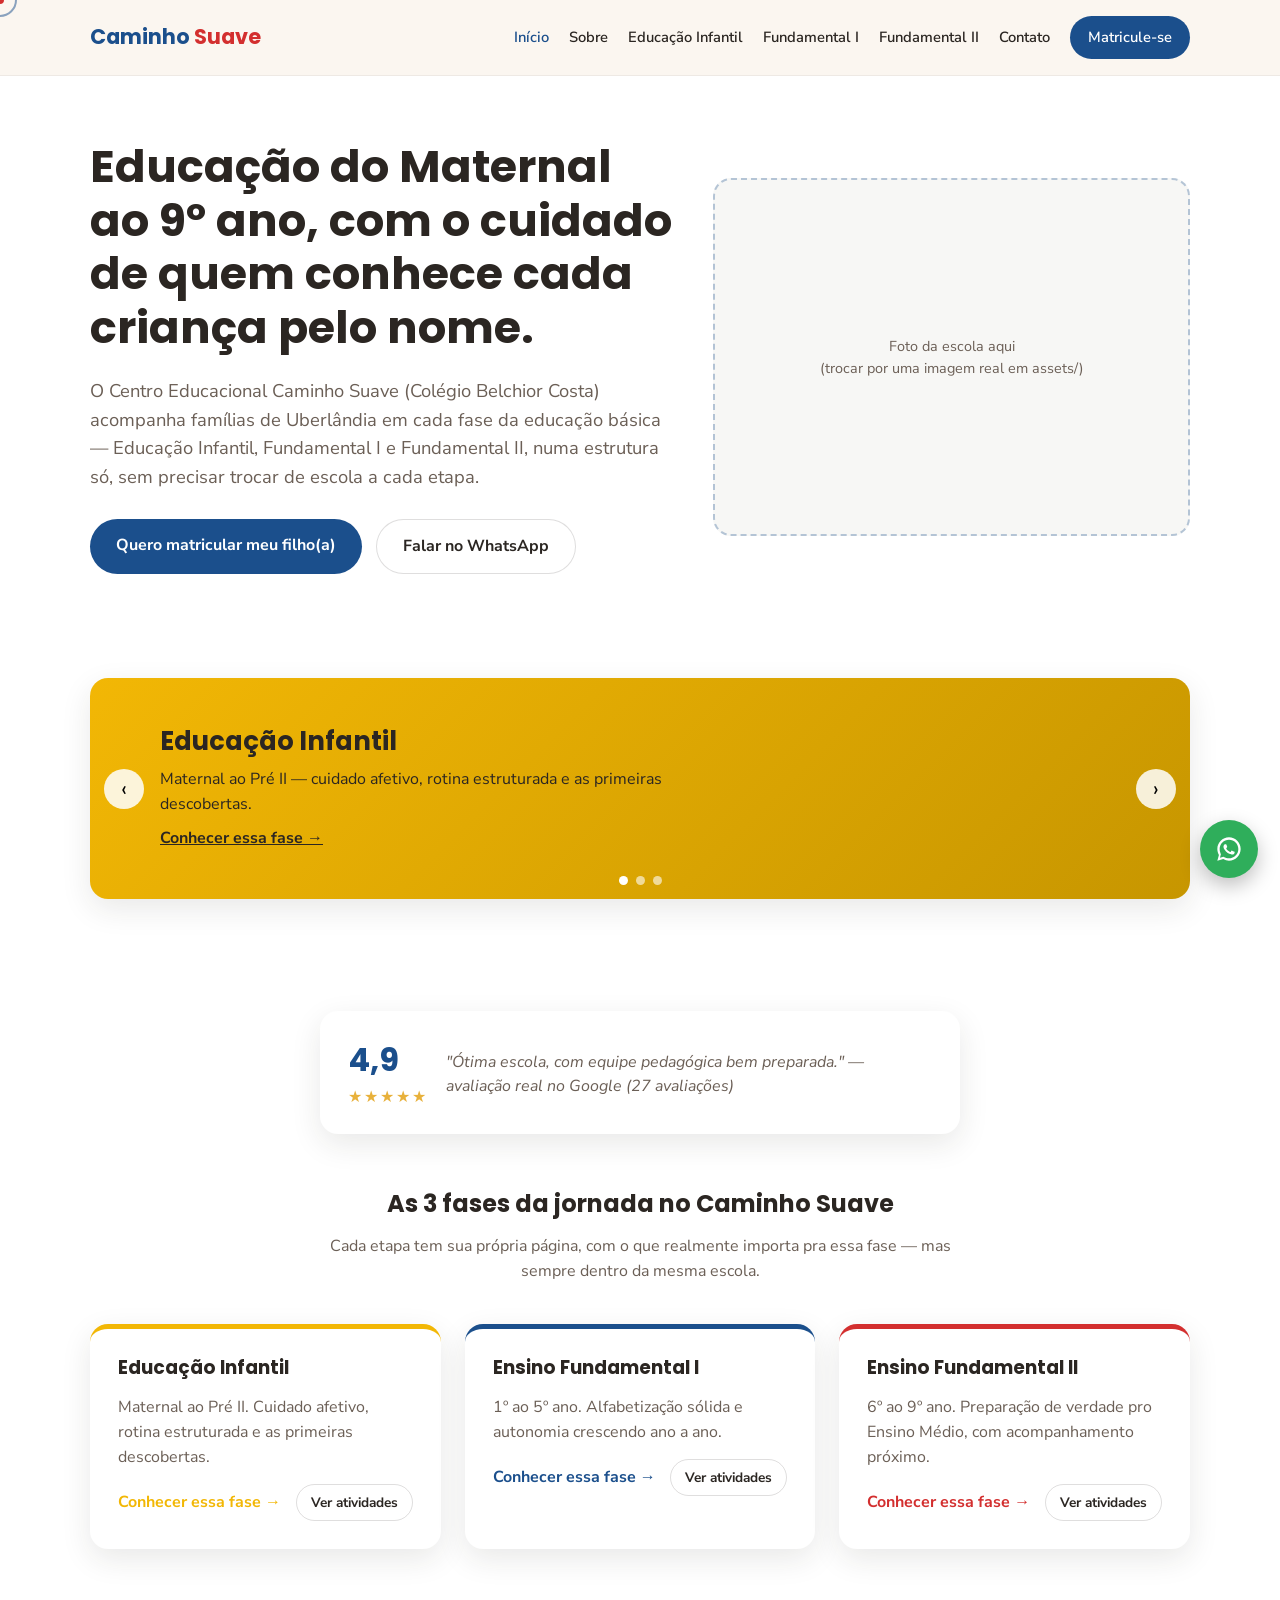
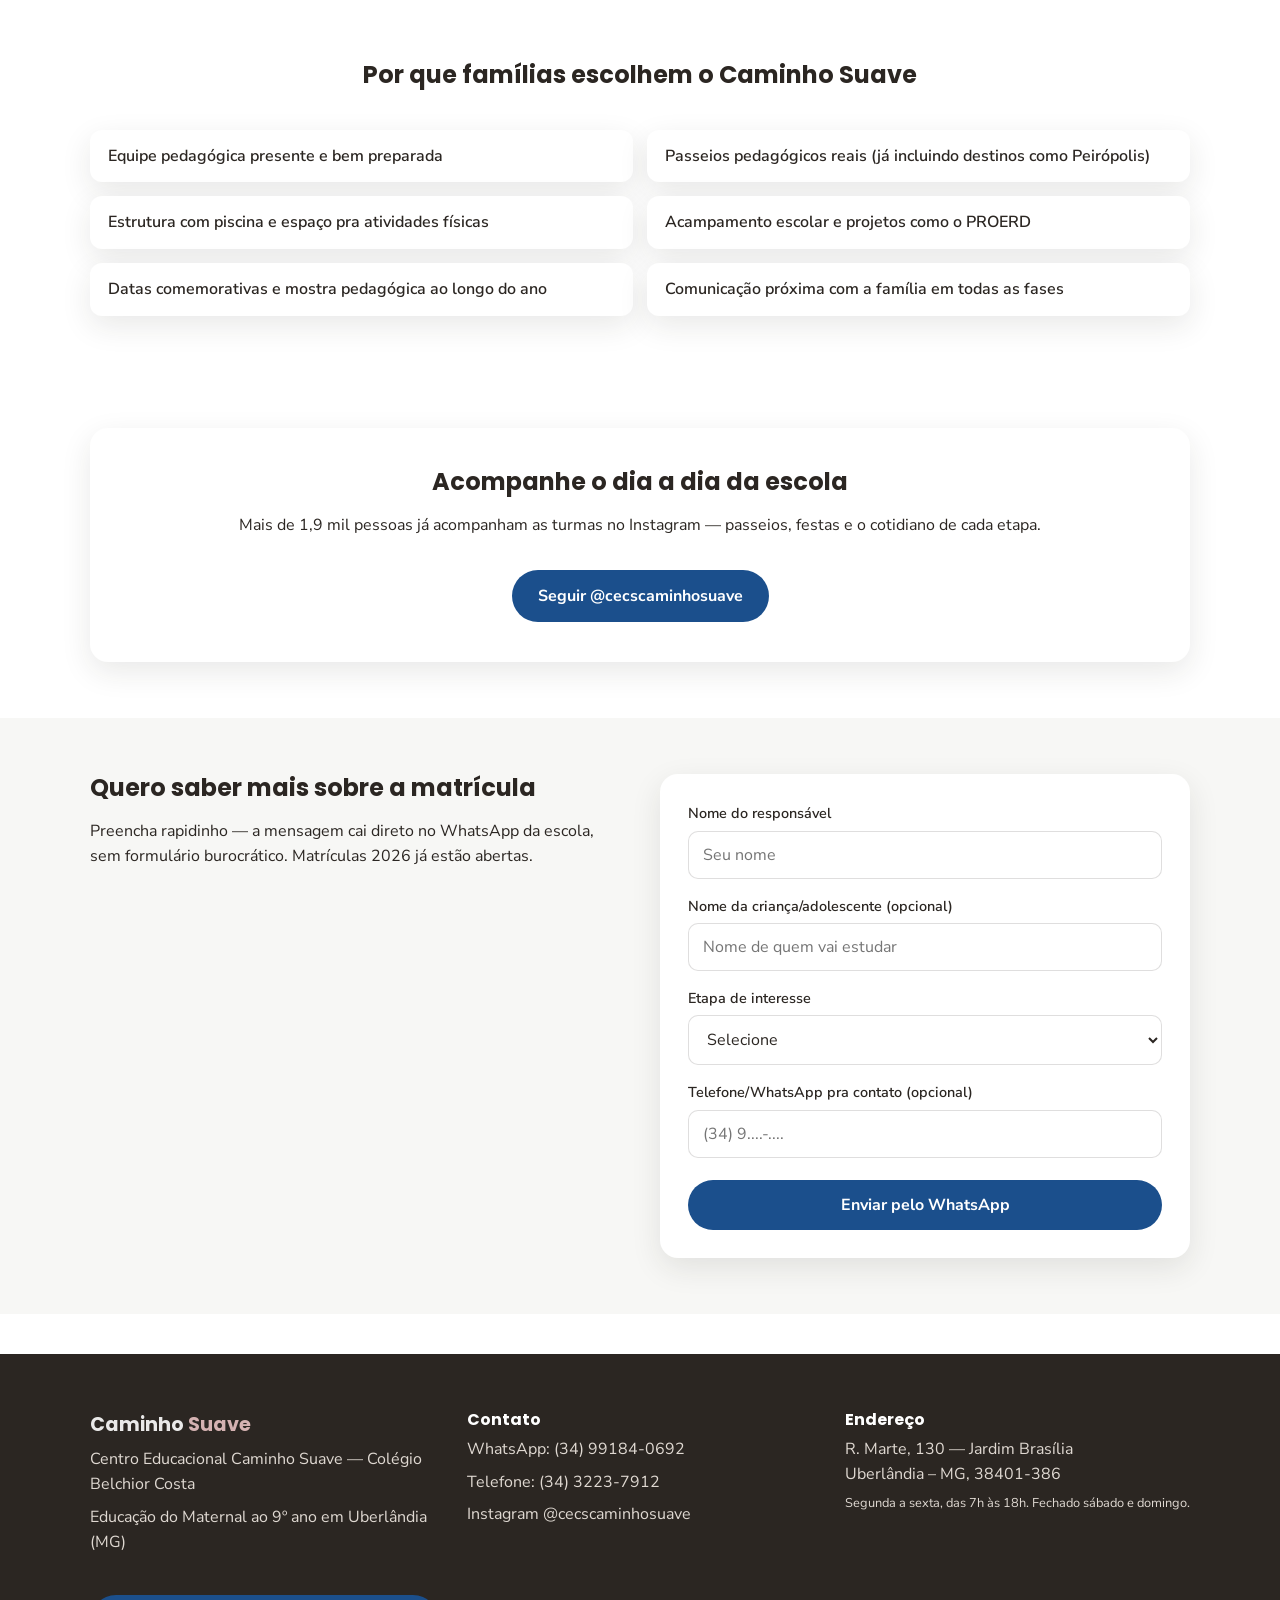
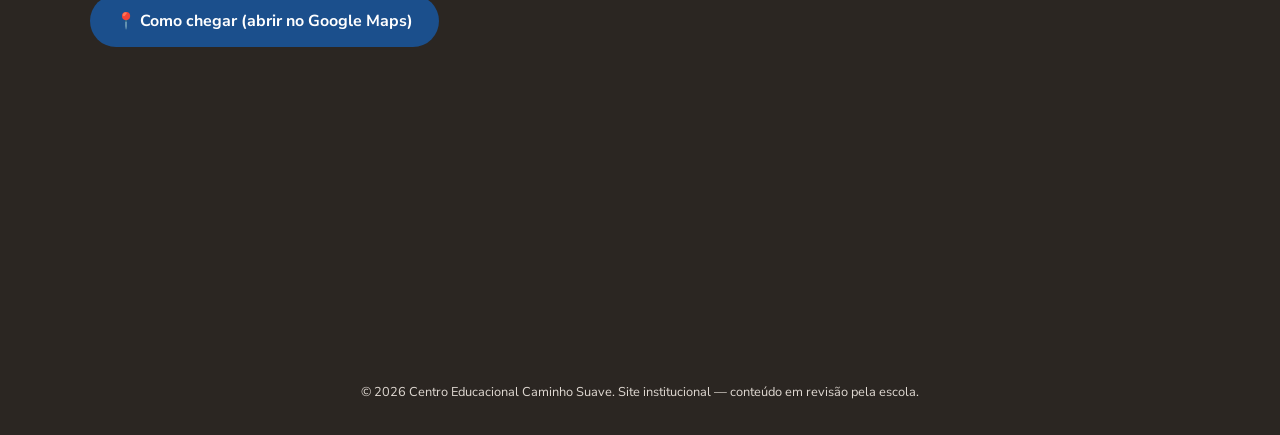
==== index.html @ 9611a185 "Site institucional Colégio Belchior Costa — versão inicial" ====
<!DOCTYPE html>
<html lang="pt-BR">
<head>
<meta charset="UTF-8">
<meta name="viewport" content="width=device-width, initial-scale=1.0">
<title>Caminho Suave — Educação do Maternal ao 9º ano em Uberlândia | Matrículas 2026</title>
<meta name="description" content="Centro Educacional Caminho Suave (Colégio Belchior Costa): Educação Infantil, Fundamental I e Fundamental II em Uberlândia (MG). Matrículas 2026 abertas. Fale no WhatsApp.">
<link rel="canonical" href="https://www.SEUDOMINIO.com.br/">

<meta property="og:type" content="website">
<meta property="og:title" content="Caminho Suave — Educação do Maternal ao 9º ano em Uberlândia">
<meta property="og:description" content="Educação Infantil, Fundamental I e Fundamental II numa estrutura só. Matrículas 2026 abertas.">
<meta property="og:url" content="https://www.SEUDOMINIO.com.br/">
<meta property="og:locale" content="pt_BR">

<link rel="preconnect" href="https://fonts.googleapis.com">
<link rel="preconnect" href="https://fonts.gstatic.com" crossorigin>
<link href="https://fonts.googleapis.com/css2?family=Poppins:wght@600;700&family=Nunito+Sans:wght@400;600;700&display=swap" rel="stylesheet">
<link rel="stylesheet" href="css/style.css">

<script type="application/ld+json">
{
  "@context": "https://schema.org",
  "@type": "School",
  "name": "Centro Educacional Caminho Suave - Colégio Belchior Costa",
  "address": {
    "@type": "PostalAddress",
    "streetAddress": "R. Marte, 130, Jardim Brasília",
    "addressLocality": "Uberlândia",
    "addressRegion": "MG",
    "postalCode": "38401-386",
    "addressCountry": "BR"
  },
  "telephone": "+553432237912",
  "url": "https://www.SEUDOMINIO.com.br/",
  "sameAs": ["https://www.instagram.com/cecscaminhosuave/"],
  "openingHoursSpecification": {
    "@type": "OpeningHoursSpecification",
    "dayOfWeek": ["Monday", "Tuesday", "Wednesday", "Thursday", "Friday"],
    "opens": "07:00",
    "closes": "18:00"
  },
  "aggregateRating": {
    "@type": "AggregateRating",
    "ratingValue": "4.9",
    "reviewCount": "27"
  }
}
</script>
</head>
<body class="tema-home">

<header class="topo">
  <div class="container topo-inner">
    <a href="index.html" class="marca">Caminho <span>Suave</span></a>
    <nav class="nav" id="nav-principal">
      <a href="index.html" class="ativo">Início</a>
      <a href="sobre/index.html">Sobre</a>
      <a href="infantil/index.html">Educação Infantil</a>
      <a href="fundamental1/index.html">Fundamental I</a>
      <a href="fundamental2/index.html">Fundamental II</a>
      <a href="#contato">Contato</a>
      <a href="#matricula" class="nav-cta">Matricule-se</a>
    </nav>
    <button class="hamburguer" id="botao-menu" aria-label="Abrir menu" aria-expanded="false">
      <span></span><span></span><span></span>
    </button>
  </div>
</header>

<section class="hero">
  <div class="container hero-grid">
    <div>
      <h1>Educação do Maternal ao 9º ano, com o cuidado de quem conhece cada criança pelo nome.</h1>
      <p class="subtitulo">O Centro Educacional Caminho Suave (Colégio Belchior Costa) acompanha famílias de Uberlândia em cada fase da educação básica — Educação Infantil, Fundamental I e Fundamental II, numa estrutura só, sem precisar trocar de escola a cada etapa.</p>
      <div class="botoes">
        <a href="#matricula" class="botao botao-principal">Quero matricular meu filho(a)</a>
        <a href="https://wa.me/5534991840692" target="_blank" rel="noopener" class="botao botao-secundario">Falar no WhatsApp</a>
      </div>
    </div>
    <div class="foto-placeholder">Foto da escola aqui<br>(trocar por uma imagem real em assets/)</div>
  </div>
</section>

<section class="secao carrossel-secao">
  <div class="container">
    <div class="carrossel" id="carrossel-etapas">
      <div class="carrossel-trilho">
        <a class="carrossel-slide slide-infantil" href="infantil/index.html">
          <h3>Educação Infantil</h3>
          <p>Maternal ao Pré II — cuidado afetivo, rotina estruturada e as primeiras descobertas.</p>
          <span class="carrossel-cta">Conhecer essa fase →</span>
        </a>
        <a class="carrossel-slide slide-fund1" href="fundamental1/index.html">
          <h3>Ensino Fundamental I</h3>
          <p>1º ao 5º ano — alfabetização sólida e autonomia crescendo ano a ano.</p>
          <span class="carrossel-cta">Conhecer essa fase →</span>
        </a>
        <a class="carrossel-slide slide-fund2" href="fundamental2/index.html">
          <h3>Ensino Fundamental II</h3>
          <p>6º ao 9º ano — preparação de verdade pro Ensino Médio, com acompanhamento próximo.</p>
          <span class="carrossel-cta">Conhecer essa fase →</span>
        </a>
      </div>
      <button type="button" class="carrossel-seta carrossel-anterior" aria-label="Slide anterior">‹</button>
      <button type="button" class="carrossel-seta carrossel-proxima" aria-label="Próximo slide">›</button>
      <div class="carrossel-pontos"></div>
    </div>
  </div>
</section>

<section class="secao">
  <div class="container">
    <div class="selo-avaliacao">
      <div>
        <div class="selo-nota">4,9</div>
        <div class="estrelas">★★★★★</div>
      </div>
      <blockquote>"Ótima escola, com equipe pedagógica bem preparada." — avaliação real no Google (27 avaliações)</blockquote>
    </div>

    <div class="secao-titulo">
      <h2>As 3 fases da jornada no Caminho Suave</h2>
      <p>Cada etapa tem sua própria página, com o que realmente importa pra essa fase — mas sempre dentro da mesma escola.</p>
    </div>

    <div class="grade-etapas">
      <div class="cartao-etapa infantil">
        <h3>Educação Infantil</h3>
        <p>Maternal ao Pré II. Cuidado afetivo, rotina estruturada e as primeiras descobertas.</p>
        <div class="acoes-cartao">
          <a href="infantil/index.html" class="saiba-mais">Conhecer essa fase →</a>
          <button type="button" class="botao-atividades" data-abrir-modal="modal-infantil">Ver atividades</button>
        </div>
      </div>
      <div class="cartao-etapa fund1">
        <h3>Ensino Fundamental I</h3>
        <p>1º ao 5º ano. Alfabetização sólida e autonomia crescendo ano a ano.</p>
        <div class="acoes-cartao">
          <a href="fundamental1/index.html" class="saiba-mais">Conhecer essa fase →</a>
          <button type="button" class="botao-atividades" data-abrir-modal="modal-fund1">Ver atividades</button>
        </div>
      </div>
      <div class="cartao-etapa fund2">
        <h3>Ensino Fundamental II</h3>
        <p>6º ao 9º ano. Preparação de verdade pro Ensino Médio, com acompanhamento próximo.</p>
        <div class="acoes-cartao">
          <a href="fundamental2/index.html" class="saiba-mais">Conhecer essa fase →</a>
          <button type="button" class="botao-atividades" data-abrir-modal="modal-fund2">Ver atividades</button>
        </div>
      </div>
    </div>
  </div>
</section>

<section class="secao">
  <div class="container">
    <div class="secao-titulo">
      <h2>Por que famílias escolhem o Caminho Suave</h2>
    </div>
    <ul class="lista-diferenciais">
      <li>Equipe pedagógica presente e bem preparada</li>
      <li>Passeios pedagógicos reais (já incluindo destinos como Peirópolis)</li>
      <li>Estrutura com piscina e espaço pra atividades físicas</li>
      <li>Acampamento escolar e projetos como o PROERD</li>
      <li>Datas comemorativas e mostra pedagógica ao longo do ano</li>
      <li>Comunicação próxima com a família em todas as fases</li>
    </ul>
  </div>
</section>

<section class="secao">
  <div class="container bloco-instagram">
    <h2>Acompanhe o dia a dia da escola</h2>
    <p>Mais de 1,9 mil pessoas já acompanham as turmas no Instagram — passeios, festas e o cotidiano de cada etapa.</p>
    <a href="https://www.instagram.com/cecscaminhosuave/" target="_blank" rel="noopener" class="botao botao-principal">Seguir @cecscaminhosuave</a>
  </div>
</section>

<section class="secao form-secao" id="matricula">
  <div class="container form-grid">
    <div>
      <h2>Quero saber mais sobre a matrícula</h2>
      <p>Preencha rapidinho — a mensagem cai direto no WhatsApp da escola, sem formulário burocrático. Matrículas 2026 já estão abertas.</p>
    </div>
    <div>
      <form id="form-interesse" class="form-interesse">
        <label>Nome do responsável
          <input type="text" name="responsavel" required placeholder="Seu nome">
        </label>
        <label>Nome da criança/adolescente (opcional)
          <input type="text" name="crianca" placeholder="Nome de quem vai estudar">
        </label>
        <label>Etapa de interesse
          <select name="etapa" required>
            <option value="">Selecione</option>
            <option value="Educação Infantil">Educação Infantil (Maternal ao Pré)</option>
            <option value="Ensino Fundamental I">Ensino Fundamental I (1º ao 5º ano)</option>
            <option value="Ensino Fundamental II">Ensino Fundamental II (6º ao 9º ano)</option>
          </select>
        </label>
        <label>Telefone/WhatsApp pra contato (opcional)
          <input type="tel" name="telefone" placeholder="(34) 9....-....">
        </label>
        <button type="submit" class="botao botao-principal">Enviar pelo WhatsApp</button>
      </form>
      <p class="form-confirmacao">Abrimos o WhatsApp numa nova aba — é só enviar a mensagem por lá. ✓</p>
    </div>
  </div>
</section>

<footer class="rodape" id="contato">
  <div class="container rodape-grid">
    <div>
      <p class="marca-rodape">Caminho <span>Suave</span></p>
      <p>Centro Educacional Caminho Suave — Colégio Belchior Costa</p>
      <p>Educação do Maternal ao 9º ano em Uberlândia (MG)</p>
    </div>
    <div>
      <h3>Contato</h3>
      <p><a href="https://wa.me/5534991840692" target="_blank" rel="noopener">WhatsApp: (34) 99184-0692</a></p>
      <p><a href="tel:+553432237912">Telefone: (34) 3223-7912</a></p>
      <p><a href="https://www.instagram.com/cecscaminhosuave/" target="_blank" rel="noopener">Instagram @cecscaminhosuave</a></p>
    </div>
    <div>
      <h3>Endereço</h3>
      <p>R. Marte, 130 — Jardim Brasília<br>Uberlândia – MG, 38401-386</p>
      <p class="nota">Segunda a sexta, das 7h às 18h. Fechado sábado e domingo.</p>
    </div>
  </div>
  <div class="container">
    <a href="https://www.google.com/maps/dir/?api=1&destination=R.+Marte%2C+130+-+Jardim+Brasília%2C+Uberlândia+-+MG%2C+38401-386" target="_blank" rel="noopener" class="botao botao-principal botao-mapa">📍 Como chegar (abrir no Google Maps)</a>
    <iframe class="mapa" src="https://www.google.com/maps?q=R.+Marte,+130+-+Jardim+Brasília,+Uberlândia+-+MG,+38401-386&output=embed" loading="lazy" referrerpolicy="no-referrer-when-downgrade" title="Localização do Caminho Suave"></iframe>
  </div>
  <p class="copy">© <span id="ano"></span> Centro Educacional Caminho Suave. Site institucional — conteúdo em revisão pela escola.</p>
</footer>

<a href="https://wa.me/5534991840692" target="_blank" rel="noopener" class="whats-flutuante" aria-label="Falar no WhatsApp">
  <svg viewBox="0 0 24 24" aria-hidden="true"><path d="M12 2C6.48 2 2 6.48 2 12c0 1.85.5 3.58 1.36 5.06L2 22l5.1-1.34A9.94 9.94 0 0 0 12 22c5.52 0 10-4.48 10-10S17.52 2 12 2zm0 18c-1.6 0-3.1-.43-4.4-1.19l-.31-.18-3.04.8.81-2.96-.2-.31A7.95 7.95 0 0 1 4 12c0-4.41 3.59-8 8-8s8 3.59 8 8-3.59 8-8 8zm4.32-5.79c-.24-.12-1.4-.69-1.62-.77-.22-.08-.38-.12-.54.12-.16.24-.62.77-.76.93-.14.16-.28.18-.52.06-.24-.12-1-.37-1.9-1.18-.7-.62-1.18-1.39-1.32-1.63-.14-.24-.01-.37.11-.49.12-.12.27-.31.4-.47.13-.16.17-.27.26-.45.09-.18.04-.33-.04-.45-.08-.12-.5-1.2-.69-1.65-.18-.43-.37-.37-.51-.38-.13-.01-.29-.01-.45-.01-.16 0-.41.06-.63.3-.22.24-.85.83-.85 2.02 0 1.19.87 2.34 1 2.5.12.16 1.65 2.52 4 3.43 1.98.77 2.38.62 2.81.58.43-.04 1.4-.57 1.6-1.13.2-.55.2-1.02.14-1.13-.06-.1-.22-.16-.46-.28z"/></svg>
  <span class="visualmente-oculto">Falar no WhatsApp</span>
</a>

<div class="modal-overlay" id="modal-infantil" aria-hidden="true">
  <div class="modal-painel" style="--cor-modal: var(--amarelo)">
    <button type="button" class="modal-fechar" data-fechar-modal aria-label="Fechar">×</button>
    <h3>Educação Infantil</h3>
    <p class="modal-subtitulo">Maternal ao Pré II</p>
    <ul class="lista-atividades">
      <li><span class="icone-atividade">🎨</span> Brincar com propósito (rotina lúdica diária)</li>
      <li><span class="icone-atividade">🌱</span> Projeto Sementinha</li>
      <li><span class="icone-atividade">🏊</span> Dia de Piscina</li>
      <li><span class="icone-atividade">🎭</span> Mostra Pedagógica</li>
      <li><span class="icone-atividade">🎉</span> Datas comemorativas e festas</li>
    </ul>
    <p class="modal-nota">Lista baseada no que vimos no Instagram da escola — a coordenação pode complementar com a grade completa.</p>
    <a href="infantil/index.html" class="botao botao-principal">Conhecer a página completa →</a>
  </div>
</div>

<div class="modal-overlay" id="modal-fund1" aria-hidden="true">
  <div class="modal-painel" style="--cor-modal: var(--azul)">
    <button type="button" class="modal-fechar" data-fechar-modal aria-label="Fechar">×</button>
    <h3>Ensino Fundamental I</h3>
    <p class="modal-subtitulo">1º ao 5º ano</p>
    <ul class="lista-atividades">
      <li><span class="icone-atividade">📖</span> Alfabetização acompanhada de perto</li>
      <li><span class="icone-atividade">🚌</span> Passeios pedagógicos (já incluindo Peirópolis)</li>
      <li><span class="icone-atividade">⛺</span> Acampamento escolar</li>
      <li><span class="icone-atividade">🛡️</span> PROERD</li>
      <li><span class="icone-atividade">🎭</span> Mostra Pedagógica</li>
    </ul>
    <p class="modal-nota">Lista baseada no que vimos no Instagram da escola — a coordenação pode complementar com a grade completa.</p>
    <a href="fundamental1/index.html" class="botao botao-principal">Conhecer a página completa →</a>
  </div>
</div>

<div class="modal-overlay" id="modal-fund2" aria-hidden="true">
  <div class="modal-painel" style="--cor-modal: var(--vermelho)">
    <button type="button" class="modal-fechar" data-fechar-modal aria-label="Fechar">×</button>
    <h3>Ensino Fundamental II</h3>
    <p class="modal-subtitulo">6º ao 9º ano</p>
    <ul class="lista-atividades">
      <li><span class="icone-atividade">📚</span> Preparação acadêmica pro Ensino Médio</li>
      <li><span class="icone-atividade">🚌</span> Passeios e viagens pedagógicas (já incluindo Peirópolis)</li>
      <li><span class="icone-atividade">🗣️</span> Acompanhamento próximo na adolescência</li>
      <li><span class="icone-atividade">👨‍👩‍👧</span> Diálogo direto com a família</li>
    </ul>
    <p class="modal-nota">Lista baseada no que vimos no Instagram da escola — a coordenação pode complementar com a grade completa.</p>
    <a href="fundamental2/index.html" class="botao botao-principal">Conhecer a página completa →</a>
  </div>
</div>

<script src="js/main.js"></script>
</body>
</html>
---- css/style.css ----
/* Centro Educacional Caminho Suave — site institucional
   Paleta e tipografia seguem identidade/design-guide.md (provisório) */

*, *::before, *::after { box-sizing: border-box; }
html, body { margin: 0; padding: 0; scroll-behavior: smooth; }
img { max-width: 100%; display: block; }
a { color: inherit; text-decoration: none; }
ul { margin: 0; padding: 0; list-style: none; }
button { font-family: inherit; }

:root {
  --bg: #FFFFFF;
  --bg-alt: #F7F7F5;
  --branco: #FFFFFF;
  --texto: #2B2622;
  --texto-suave: #6b5f56;
  --azul: #1B4F8C;
  --azul-escuro: #123a68;
  --vermelho: #D32F2F;
  --vermelho-escuro: #a82424;
  --amarelo: #F2B705;
  --amarelo-escuro: #c79600;
  --raio: 18px;
  --sombra: 0 10px 30px rgba(43, 38, 34, .10);
  --fonte-titulo: 'Poppins', 'Quicksand', sans-serif;
  --fonte-corpo: 'Nunito Sans', 'Inter', sans-serif;
}

body {
  font-family: var(--fonte-corpo);
  color: var(--texto);
  background: var(--bg);
  line-height: 1.55;
}

/* Educação Infantil = amarelo (combina com o playground); Fundamental I = azul (cor base da marca);
   Fundamental II = vermelho (detalhe de sinalização). Texto do botão muda pra escuro sobre amarelo (contraste). */
body.tema-infantil { --acento: var(--amarelo); --acento-escuro: var(--amarelo-escuro); --acento-texto: var(--texto); }
body.tema-fund1, body.tema-home { --acento: var(--azul); --acento-escuro: var(--azul-escuro); --acento-texto: #fff; }
body.tema-fund2 { --acento: var(--vermelho); --acento-escuro: var(--vermelho-escuro); --acento-texto: #fff; }

h1, h2, h3 { font-family: var(--fonte-titulo); font-weight: 700; line-height: 1.2; margin: 0 0 .5em; }
.container { width: min(1100px, 92%); margin-inline: auto; }
.secao { padding: 56px 0; }
.secao-titulo { text-align: center; max-width: 640px; margin: 0 auto 40px; }
.secao-titulo p { color: var(--texto-suave); }

/* ===== Topo ===== */
.topo {
  position: sticky; top: 0; z-index: 50;
  background: rgba(251, 246, 240, .95);
  backdrop-filter: blur(6px);
  border-bottom: 1px solid rgba(43, 38, 34, .06);
}
.topo-inner { display: flex; align-items: center; justify-content: space-between; padding: 16px 0; }
.marca { font-family: var(--fonte-titulo); font-weight: 700; font-size: 1.3rem; color: var(--azul); }
.marca span { color: var(--vermelho); }
.nav { display: flex; align-items: center; gap: 20px; }
.nav a { font-weight: 600; font-size: .92rem; white-space: nowrap; }
.nav a:hover { color: var(--acento); }
.nav a.ativo { color: var(--acento); }
.nav-cta { background: var(--acento); color: #fff !important; padding: 10px 18px; border-radius: 999px; }
.hamburguer { display: none; flex-direction: column; gap: 5px; background: none; border: 0; cursor: pointer; padding: 6px; }
.hamburguer span { width: 24px; height: 2px; background: var(--texto); display: block; }

@media (max-width: 860px) {
  .nav {
    position: fixed; inset: 64px 0 0 0; background: var(--bg);
    flex-direction: column; align-items: flex-start; padding: 24px 6%; gap: 18px;
    transform: translateY(-110%); transition: transform .25s ease; overflow-y: auto;
  }
  .nav.nav-aberta { transform: translateY(0); }
  .hamburguer { display: flex; }
}

/* ===== Hero ===== */
.hero { padding: 64px 0 48px; }
.voltar { font-weight: 700; color: var(--acento); display: inline-block; margin-bottom: 18px; }
.hero-grid { display: grid; grid-template-columns: 1.1fr .9fr; gap: 40px; align-items: center; }
.hero h1 { font-size: clamp(2rem, 4vw, 2.8rem); }
.hero p.subtitulo { font-size: 1.15rem; color: var(--texto-suave); margin-bottom: 28px; }
.botoes { display: flex; gap: 14px; flex-wrap: wrap; }
.botao { display: inline-block; padding: 14px 26px; border-radius: 999px; font-weight: 700; border: 0; cursor: pointer; font-size: 1rem; }
.botao-principal { background: var(--acento); color: var(--acento-texto, #fff); }
.botao-secundario { background: var(--branco); color: var(--texto); border: 1px solid rgba(43, 38, 34, .15); }
.foto-placeholder {
  background: var(--bg-alt); border: 2px dashed rgba(27, 79, 140, .3); border-radius: var(--raio);
  aspect-ratio: 4/3; display: flex; align-items: center; justify-content: center;
  color: var(--texto-suave); font-size: .9rem; text-align: center; padding: 20px;
}

@media (max-width: 860px) { .hero-grid { grid-template-columns: 1fr; } }

/* ===== Selo de avaliação ===== */
.selo-avaliacao {
  background: var(--branco); border-radius: var(--raio); box-shadow: var(--sombra);
  padding: 24px 28px; display: flex; gap: 18px; align-items: center;
  margin: 0 auto 56px; max-width: 640px;
}
.selo-nota { font-family: var(--fonte-titulo); font-size: 2rem; font-weight: 700; color: var(--acento); }
.estrelas { color: #e8b13b; letter-spacing: 2px; }
.selo-avaliacao blockquote { margin: 4px 0 0; font-style: italic; color: var(--texto-suave); }

/* ===== Cards de etapas (home) ===== */
.grade-etapas { display: grid; grid-template-columns: repeat(3, 1fr); gap: 24px; }
.cartao-etapa {
  background: var(--branco); border-radius: var(--raio); padding: 28px;
  box-shadow: var(--sombra); border-top: 5px solid var(--cor-cartao, var(--azul));
}
.cartao-etapa.infantil { --cor-cartao: var(--amarelo); }
.cartao-etapa.fund1 { --cor-cartao: var(--azul); }
.cartao-etapa.fund2 { --cor-cartao: var(--vermelho); }
.cartao-etapa h3 { margin-bottom: 8px; }
.cartao-etapa p { color: var(--texto-suave); margin-bottom: 14px; }
.cartao-etapa a.saiba-mais { color: var(--cor-cartao, var(--azul)); font-weight: 700; }

@media (max-width: 860px) { .grade-etapas { grid-template-columns: 1fr; } }

/* ===== Pilares (páginas de etapa) ===== */
.grade-pilares { display: grid; grid-template-columns: repeat(2, 1fr); gap: 20px; }
.pilar { background: var(--bg-alt); border-radius: var(--raio); padding: 24px; }
.pilar h3 { color: var(--acento-escuro); font-size: 1.05rem; }
.pilar p { color: var(--texto-suave); margin: 0; }

@media (max-width: 700px) { .grade-pilares { grid-template-columns: 1fr; } }

/* ===== Diferenciais ===== */
.lista-diferenciais { display: grid; grid-template-columns: repeat(2, 1fr); gap: 14px; }
.lista-diferenciais li { background: var(--branco); border-radius: 12px; padding: 14px 18px; box-shadow: var(--sombra); font-weight: 600; }

@media (max-width: 700px) { .lista-diferenciais { grid-template-columns: 1fr; } }

/* ===== Instagram ===== */
.bloco-instagram { text-align: center; background: var(--branco); border-radius: var(--raio); padding: 40px; box-shadow: var(--sombra); }
.bloco-instagram .botao { margin-top: 16px; }

/* ===== Formulário ===== */
.form-secao { background: var(--bg-alt); }
.form-grid { display: grid; grid-template-columns: 1fr 1fr; gap: 40px; align-items: start; }
.form-interesse {
  background: var(--branco); border-radius: var(--raio); padding: 28px;
  box-shadow: var(--sombra); display: grid; gap: 16px;
}
.form-interesse label { display: grid; gap: 6px; font-weight: 600; font-size: .9rem; }
.form-interesse input, .form-interesse select {
  padding: 12px 14px; border-radius: 10px; border: 1px solid rgba(43, 38, 34, .15);
  font-family: inherit; font-size: 1rem; background: var(--branco); color: var(--texto);
}
.form-interesse button { margin-top: 6px; }
.form-confirmacao { display: none; font-weight: 700; color: var(--acento-escuro); }

@media (max-width: 860px) { .form-grid { grid-template-columns: 1fr; } }

/* ===== Rodapé ===== */
.rodape { background: var(--texto); color: #f3ece5; padding: 56px 0 24px; margin-top: 40px; }
.rodape a:hover { text-decoration: underline; }
.rodape-grid { display: grid; grid-template-columns: repeat(3, 1fr); gap: 32px; margin-bottom: 32px; }
.rodape h3 { font-size: 1rem; color: #fff; }
.rodape p { margin: 0 0 8px; opacity: .9; }
.marca-rodape { color: #fff; font-family: var(--fonte-titulo); font-weight: 700; font-size: 1.2rem; margin-bottom: 10px; }
.marca-rodape span { color: #e8c2c2; }
.nota { font-size: .8rem; opacity: .7; }
.mapa { width: 100%; height: 280px; border: 0; border-radius: var(--raio); margin-bottom: 24px; }
.copy { text-align: center; font-size: .8rem; opacity: .7; }

@media (max-width: 860px) { .rodape-grid { grid-template-columns: 1fr; } }

/* ===== WhatsApp flutuante ===== */
.whats-flutuante {
  position: fixed; bottom: 22px; right: 22px; width: 58px; height: 58px;
  background: #2fae5b; border-radius: 50%; display: flex; align-items: center; justify-content: center;
  box-shadow: 0 8px 20px rgba(0, 0, 0, .25); z-index: 60;
}
.whats-flutuante svg { width: 28px; height: 28px; fill: #fff; }
.visualmente-oculto { position: absolute; width: 1px; height: 1px; overflow: hidden; clip: rect(0 0 0 0); }

/* ===== Botão "como chegar" ===== */
.botao-mapa { margin-bottom: 24px; display: inline-flex; align-items: center; gap: 8px; }

/* ===== Cartão de etapa: botão extra "ver atividades" ===== */
.cartao-etapa .acoes-cartao { display: flex; align-items: center; justify-content: space-between; gap: 10px; flex-wrap: wrap; margin-top: 6px; }
.botao-atividades {
  background: none; border: 1px solid rgba(43, 38, 34, .15); border-radius: 999px;
  padding: 8px 14px; font-weight: 700; font-size: .85rem; cursor: pointer; color: var(--texto);
}
.botao-atividades:hover { border-color: var(--cor-cartao, var(--azul)); color: var(--cor-cartao, var(--azul)); }

/* ===== Modal de atividades ===== */
.modal-overlay {
  position: fixed; inset: 0; background: rgba(20, 16, 14, .6);
  display: flex; align-items: center; justify-content: center; padding: 24px;
  z-index: 200; opacity: 0; pointer-events: none; transition: opacity .2s;
}
.modal-overlay.aberto { opacity: 1; pointer-events: auto; }
.modal-painel {
  background: var(--branco); border-radius: var(--raio); max-width: 480px; width: 100%;
  max-height: 80vh; overflow-y: auto; padding: 32px; position: relative;
  border-top: 6px solid var(--cor-modal, var(--azul));
}
.modal-fechar {
  position: absolute; top: 14px; right: 14px; background: none; border: 0;
  font-size: 1.7rem; line-height: 1; cursor: pointer; color: var(--texto-suave);
}
.modal-subtitulo { color: var(--texto-suave); margin: -8px 0 0; }
.lista-atividades { display: grid; gap: 10px; margin: 20px 0 24px; }
.lista-atividades li { display: flex; align-items: center; gap: 12px; background: var(--bg-alt); border-radius: 12px; padding: 10px 14px; font-weight: 600; }
.icone-atividade { font-size: 1.3rem; }
.modal-nota { font-size: .8rem; color: var(--texto-suave); margin-top: -8px; }

/* ===== Carrossel de etapas (home) ===== */
.carrossel { position: relative; overflow: hidden; border-radius: var(--raio); box-shadow: var(--sombra); }
.carrossel-trilho { display: flex; transition: transform .4s ease; }
.carrossel-slide {
  flex: 0 0 100%; padding: 48px 70px; min-height: 200px; display: flex; flex-direction: column;
  justify-content: center; gap: 10px;
}
.carrossel-slide h3 { margin: 0; font-size: 1.6rem; }
.carrossel-slide p { margin: 0; max-width: 540px; }
.carrossel-cta { font-weight: 700; text-decoration: underline; }
.slide-infantil { background: linear-gradient(135deg, var(--amarelo), var(--amarelo-escuro)); color: var(--texto); }
.slide-fund1 { background: linear-gradient(135deg, var(--azul), var(--azul-escuro)); color: #fff; }
.slide-fund2 { background: linear-gradient(135deg, var(--vermelho), var(--vermelho-escuro)); color: #fff; }
.carrossel-seta {
  position: absolute; top: 50%; transform: translateY(-50%); background: rgba(255, 255, 255, .85);
  border: 0; width: 40px; height: 40px; border-radius: 50%; font-size: 1.4rem; cursor: pointer;
  display: flex; align-items: center; justify-content: center; z-index: 2;
}
.carrossel-anterior { left: 14px; }
.carrossel-proxima { right: 14px; }
.carrossel-pontos { position: absolute; bottom: 14px; left: 0; right: 0; display: flex; justify-content: center; gap: 8px; z-index: 2; }
.carrossel-ponto { width: 9px; height: 9px; border-radius: 50%; background: rgba(255, 255, 255, .6); border: 0; cursor: pointer; padding: 0; }
.carrossel-ponto.ativo { background: #fff; }

@media (max-width: 700px) { .carrossel-slide { padding: 36px 48px; } }

/* ===== Cursor interativo (telas com mouse de precisão) ===== */
body.cursor-ativo, body.cursor-ativo a, body.cursor-ativo button, body.cursor-ativo .botao { cursor: none; }
.cursor-ponto, .cursor-anel {
  position: fixed; top: 0; left: 0; border-radius: 50%; pointer-events: none; z-index: 9999;
  transform: translate(-50%, -50%);
}
.cursor-ponto { width: 8px; height: 8px; background: var(--vermelho); }
.cursor-anel {
  width: 34px; height: 34px; border: 2px solid rgba(27, 79, 140, .5);
  transition: width .2s, height .2s, border-color .2s;
}
.cursor-anel.cursor-hover { width: 54px; height: 54px; border-color: var(--azul); }
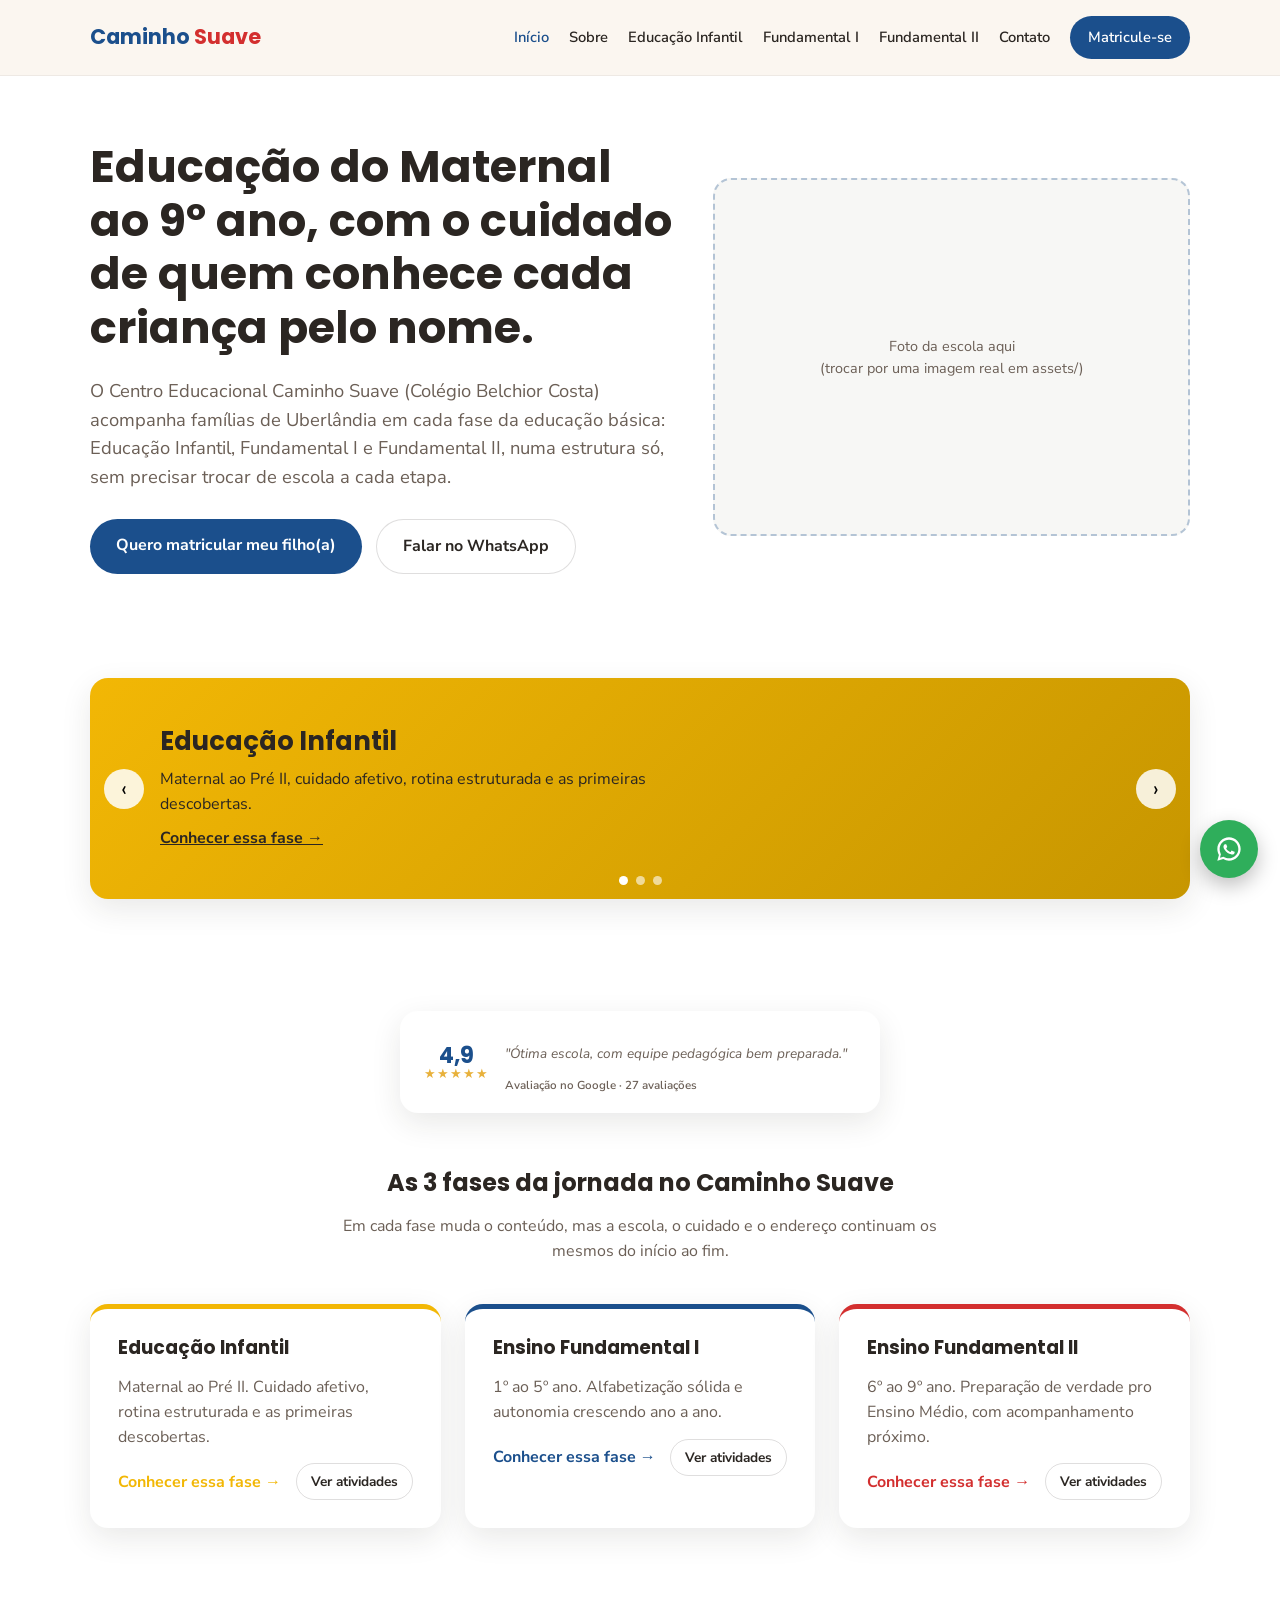
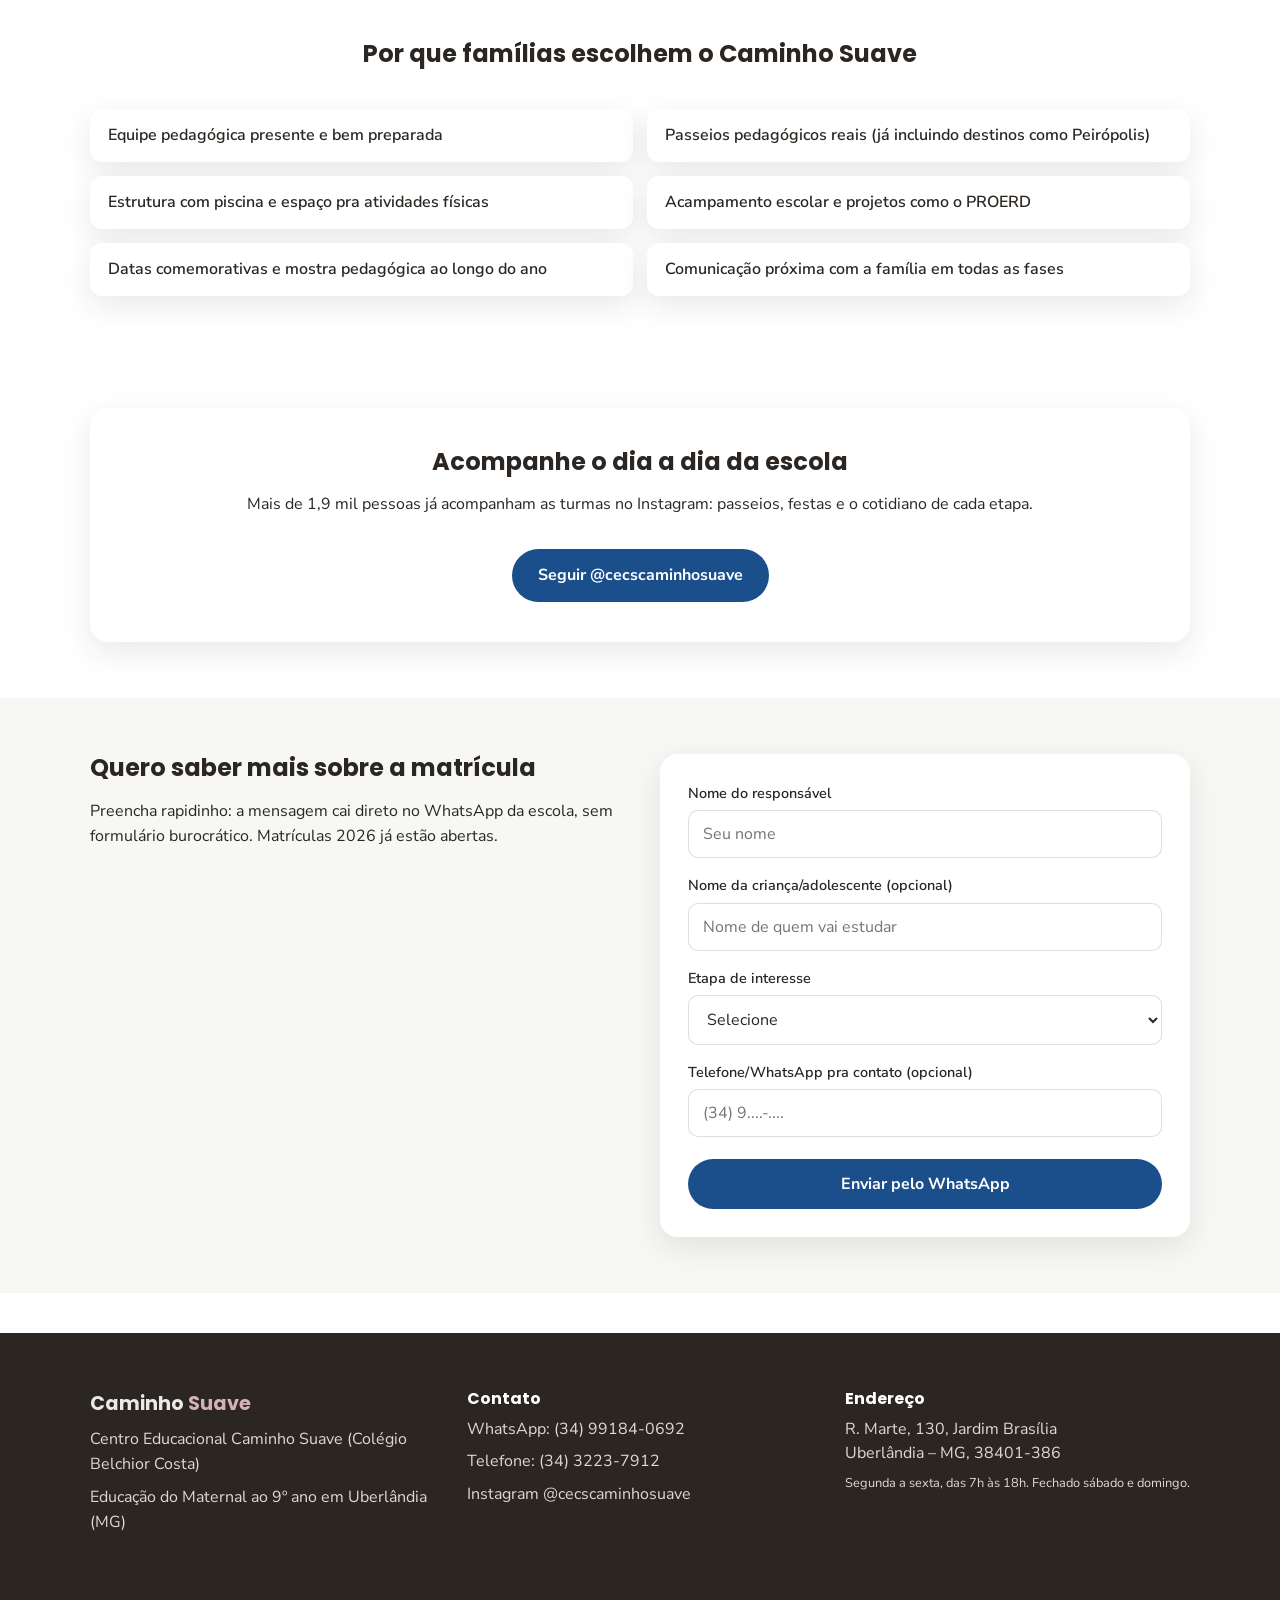
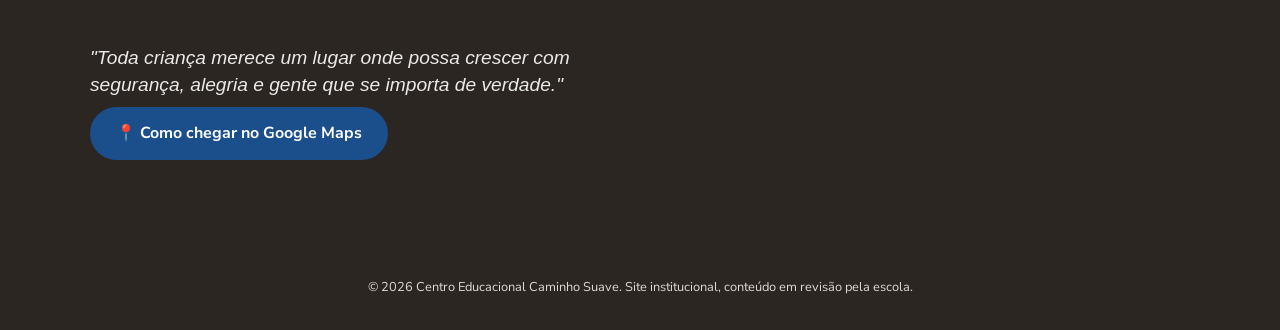
==== commit 50739709: "Atualizações no site institucional" ====
--- a/index.html
+++ b/index.html
@@ -3,12 +3,12 @@
 <head>
 <meta charset="UTF-8">
 <meta name="viewport" content="width=device-width, initial-scale=1.0">
-<title>Caminho Suave — Educação do Maternal ao 9º ano em Uberlândia | Matrículas 2026</title>
+<title>Caminho Suave: Educação do Maternal ao 9º ano em Uberlândia | Matrículas 2026</title>
 <meta name="description" content="Centro Educacional Caminho Suave (Colégio Belchior Costa): Educação Infantil, Fundamental I e Fundamental II em Uberlândia (MG). Matrículas 2026 abertas. Fale no WhatsApp.">
 <link rel="canonical" href="https://www.SEUDOMINIO.com.br/">
 
 <meta property="og:type" content="website">
-<meta property="og:title" content="Caminho Suave — Educação do Maternal ao 9º ano em Uberlândia">
+<meta property="og:title" content="Caminho Suave: Educação do Maternal ao 9º ano em Uberlândia">
 <meta property="og:description" content="Educação Infantil, Fundamental I e Fundamental II numa estrutura só. Matrículas 2026 abertas.">
 <meta property="og:url" content="https://www.SEUDOMINIO.com.br/">
 <meta property="og:locale" content="pt_BR">
@@ -72,7 +72,7 @@
   <div class="container hero-grid">
     <div>
       <h1>Educação do Maternal ao 9º ano, com o cuidado de quem conhece cada criança pelo nome.</h1>
-      <p class="subtitulo">O Centro Educacional Caminho Suave (Colégio Belchior Costa) acompanha famílias de Uberlândia em cada fase da educação básica — Educação Infantil, Fundamental I e Fundamental II, numa estrutura só, sem precisar trocar de escola a cada etapa.</p>
+      <p class="subtitulo">O Centro Educacional Caminho Suave (Colégio Belchior Costa) acompanha famílias de Uberlândia em cada fase da educação básica: Educação Infantil, Fundamental I e Fundamental II, numa estrutura só, sem precisar trocar de escola a cada etapa.</p>
       <div class="botoes">
         <a href="#matricula" class="botao botao-principal">Quero matricular meu filho(a)</a>
         <a href="https://wa.me/5534991840692" target="_blank" rel="noopener" class="botao botao-secundario">Falar no WhatsApp</a>
@@ -88,17 +88,17 @@
       <div class="carrossel-trilho">
         <a class="carrossel-slide slide-infantil" href="infantil/index.html">
           <h3>Educação Infantil</h3>
-          <p>Maternal ao Pré II — cuidado afetivo, rotina estruturada e as primeiras descobertas.</p>
+          <p>Maternal ao Pré II, cuidado afetivo, rotina estruturada e as primeiras descobertas.</p>
           <span class="carrossel-cta">Conhecer essa fase →</span>
         </a>
         <a class="carrossel-slide slide-fund1" href="fundamental1/index.html">
           <h3>Ensino Fundamental I</h3>
-          <p>1º ao 5º ano — alfabetização sólida e autonomia crescendo ano a ano.</p>
+          <p>1º ao 5º ano, alfabetização sólida e autonomia crescendo ano a ano.</p>
           <span class="carrossel-cta">Conhecer essa fase →</span>
         </a>
         <a class="carrossel-slide slide-fund2" href="fundamental2/index.html">
           <h3>Ensino Fundamental II</h3>
-          <p>6º ao 9º ano — preparação de verdade pro Ensino Médio, com acompanhamento próximo.</p>
+          <p>6º ao 9º ano, preparação de verdade pro Ensino Médio, com acompanhamento próximo.</p>
           <span class="carrossel-cta">Conhecer essa fase →</span>
         </a>
       </div>
@@ -111,17 +111,22 @@
 
 <section class="secao">
   <div class="container">
-    <div class="selo-avaliacao">
-      <div>
-        <div class="selo-nota">4,9</div>
-        <div class="estrelas">★★★★★</div>
-      </div>
-      <blockquote>"Ótima escola, com equipe pedagógica bem preparada." — avaliação real no Google (27 avaliações)</blockquote>
+    <div class="avaliacoes-google">
+      <div class="avaliacoes-nota">
+        <span class="avaliacoes-numero">4,9</span>
+        <span class="avaliacoes-estrelas">★★★★★</span>
+      </div>
+      <div class="avaliacoes-trilho">
+        <blockquote class="avaliacoes-slide">
+          <p>"Ótima escola, com equipe pedagógica bem preparada."</p>
+          <cite>Avaliação no Google · 27 avaliações</cite>
+        </blockquote>
+      </div>
     </div>
 
     <div class="secao-titulo">
       <h2>As 3 fases da jornada no Caminho Suave</h2>
-      <p>Cada etapa tem sua própria página, com o que realmente importa pra essa fase — mas sempre dentro da mesma escola.</p>
+      <p>Em cada fase muda o conteúdo, mas a escola, o cuidado e o endereço continuam os mesmos do início ao fim.</p>
     </div>
 
     <div class="grade-etapas">
@@ -172,7 +177,7 @@
 <section class="secao">
   <div class="container bloco-instagram">
     <h2>Acompanhe o dia a dia da escola</h2>
-    <p>Mais de 1,9 mil pessoas já acompanham as turmas no Instagram — passeios, festas e o cotidiano de cada etapa.</p>
+    <p>Mais de 1,9 mil pessoas já acompanham as turmas no Instagram: passeios, festas e o cotidiano de cada etapa.</p>
     <a href="https://www.instagram.com/cecscaminhosuave/" target="_blank" rel="noopener" class="botao botao-principal">Seguir @cecscaminhosuave</a>
   </div>
 </section>
@@ -181,7 +186,7 @@
   <div class="container form-grid">
     <div>
       <h2>Quero saber mais sobre a matrícula</h2>
-      <p>Preencha rapidinho — a mensagem cai direto no WhatsApp da escola, sem formulário burocrático. Matrículas 2026 já estão abertas.</p>
+      <p>Preencha rapidinho: a mensagem cai direto no WhatsApp da escola, sem formulário burocrático. Matrículas 2026 já estão abertas.</p>
     </div>
     <div>
       <form id="form-interesse" class="form-interesse">
@@ -204,7 +209,7 @@
         </label>
         <button type="submit" class="botao botao-principal">Enviar pelo WhatsApp</button>
       </form>
-      <p class="form-confirmacao">Abrimos o WhatsApp numa nova aba — é só enviar a mensagem por lá. ✓</p>
+      <p class="form-confirmacao">Abrimos o WhatsApp numa nova aba, é só enviar a mensagem por lá. ✓</p>
     </div>
   </div>
 </section>
@@ -213,7 +218,7 @@
   <div class="container rodape-grid">
     <div>
       <p class="marca-rodape">Caminho <span>Suave</span></p>
-      <p>Centro Educacional Caminho Suave — Colégio Belchior Costa</p>
+      <p>Centro Educacional Caminho Suave (Colégio Belchior Costa)</p>
       <p>Educação do Maternal ao 9º ano em Uberlândia (MG)</p>
     </div>
     <div>
@@ -224,15 +229,18 @@
     </div>
     <div>
       <h3>Endereço</h3>
-      <p>R. Marte, 130 — Jardim Brasília<br>Uberlândia – MG, 38401-386</p>
+      <p>R. Marte, 130, Jardim Brasília<br>Uberlândia – MG, 38401-386</p>
       <p class="nota">Segunda a sexta, das 7h às 18h. Fechado sábado e domingo.</p>
     </div>
   </div>
-  <div class="container">
-    <a href="https://www.google.com/maps/dir/?api=1&destination=R.+Marte%2C+130+-+Jardim+Brasília%2C+Uberlândia+-+MG%2C+38401-386" target="_blank" rel="noopener" class="botao botao-principal botao-mapa">📍 Como chegar (abrir no Google Maps)</a>
-    <iframe class="mapa" src="https://www.google.com/maps?q=R.+Marte,+130+-+Jardim+Brasília,+Uberlândia+-+MG,+38401-386&output=embed" loading="lazy" referrerpolicy="no-referrer-when-downgrade" title="Localização do Caminho Suave"></iframe>
-  </div>
-  <p class="copy">© <span id="ano"></span> Centro Educacional Caminho Suave. Site institucional — conteúdo em revisão pela escola.</p>
+  <div class="container rodape-mapa-grid">
+    <div>
+      <p class="frase-criancas">"Toda criança merece um lugar onde possa crescer com segurança, alegria e gente que se importa de verdade."</p>
+      <a href="https://www.google.com/maps/dir/?api=1&destination=Centro+Educacional+Caminho+Suave+-+Colégio+Belchior+Costa%2C+R.+Marte%2C+130+-+Jardim+Brasília%2C+Uberlândia+-+MG%2C+38401-386%2C+Brasil" target="_blank" rel="noopener" class="botao botao-principal botao-mapa">📍 Como chegar no Google Maps</a>
+    </div>
+    <iframe class="mapa" src="https://www.google.com/maps?q=Centro+Educacional+Caminho+Suave+-+Colégio+Belchior+Costa,+R.+Marte,+130+-+Jardim+Brasília,+Uberlândia+-+MG,+38401-386,+Brasil&output=embed" loading="lazy" referrerpolicy="no-referrer-when-downgrade" title="Localização do Caminho Suave"></iframe>
+  </div>
+  <p class="copy">© <span id="ano"></span> Centro Educacional Caminho Suave. Site institucional, conteúdo em revisão pela escola.</p>
 </footer>
 
 <a href="https://wa.me/5534991840692" target="_blank" rel="noopener" class="whats-flutuante" aria-label="Falar no WhatsApp">
@@ -252,7 +260,7 @@
       <li><span class="icone-atividade">🎭</span> Mostra Pedagógica</li>
       <li><span class="icone-atividade">🎉</span> Datas comemorativas e festas</li>
     </ul>
-    <p class="modal-nota">Lista baseada no que vimos no Instagram da escola — a coordenação pode complementar com a grade completa.</p>
+    <p class="modal-nota">Lista baseada no que vimos no Instagram da escola. A coordenação pode complementar com a grade completa.</p>
     <a href="infantil/index.html" class="botao botao-principal">Conhecer a página completa →</a>
   </div>
 </div>
@@ -269,7 +277,7 @@
       <li><span class="icone-atividade">🛡️</span> PROERD</li>
       <li><span class="icone-atividade">🎭</span> Mostra Pedagógica</li>
     </ul>
-    <p class="modal-nota">Lista baseada no que vimos no Instagram da escola — a coordenação pode complementar com a grade completa.</p>
+    <p class="modal-nota">Lista baseada no que vimos no Instagram da escola. A coordenação pode complementar com a grade completa.</p>
     <a href="fundamental1/index.html" class="botao botao-principal">Conhecer a página completa →</a>
   </div>
 </div>
@@ -285,7 +293,7 @@
       <li><span class="icone-atividade">🗣️</span> Acompanhamento próximo na adolescência</li>
       <li><span class="icone-atividade">👨‍👩‍👧</span> Diálogo direto com a família</li>
     </ul>
-    <p class="modal-nota">Lista baseada no que vimos no Instagram da escola — a coordenação pode complementar com a grade completa.</p>
+    <p class="modal-nota">Lista baseada no que vimos no Instagram da escola. A coordenação pode complementar com a grade completa.</p>
     <a href="fundamental2/index.html" class="botao botao-principal">Conhecer a página completa →</a>
   </div>
 </div>
--- a/css/style.css
+++ b/css/style.css
@@ -91,15 +91,19 @@
 
 @media (max-width: 860px) { .hero-grid { grid-template-columns: 1fr; } }
 
-/* ===== Selo de avaliação ===== */
-.selo-avaliacao {
+/* ===== Avaliações do Google (carrossel compacto) ===== */
+.avaliacoes-google {
   background: var(--branco); border-radius: var(--raio); box-shadow: var(--sombra);
-  padding: 24px 28px; display: flex; gap: 18px; align-items: center;
-  margin: 0 auto 56px; max-width: 640px;
-}
-.selo-nota { font-family: var(--fonte-titulo); font-size: 2rem; font-weight: 700; color: var(--acento); }
-.estrelas { color: #e8b13b; letter-spacing: 2px; }
-.selo-avaliacao blockquote { margin: 4px 0 0; font-style: italic; color: var(--texto-suave); }
+  padding: 18px 24px; display: flex; gap: 16px; align-items: center;
+  margin: 0 auto 56px; max-width: 480px;
+}
+.avaliacoes-nota { display: flex; flex-direction: column; align-items: center; line-height: 1.1; flex-shrink: 0; }
+.avaliacoes-numero { font-family: var(--fonte-titulo); font-size: 1.4rem; font-weight: 700; color: var(--acento); }
+.avaliacoes-estrelas { color: #e8b13b; font-size: .8rem; letter-spacing: 1px; }
+.avaliacoes-trilho { position: relative; flex: 1; min-height: 2.8em; }
+.avaliacoes-slide { display: none; margin: 0; font-size: .85rem; font-style: italic; color: var(--texto-suave); }
+.avaliacoes-slide.ativo { display: block; }
+.avaliacoes-slide cite { display: block; margin-top: 4px; font-style: normal; font-weight: 600; font-size: .72rem; color: var(--texto-suave); }
 
 /* ===== Cards de etapas (home) ===== */
 .grade-etapas { display: grid; grid-template-columns: repeat(3, 1fr); gap: 24px; }
@@ -160,8 +164,14 @@
 .marca-rodape { color: #fff; font-family: var(--fonte-titulo); font-weight: 700; font-size: 1.2rem; margin-bottom: 10px; }
 .marca-rodape span { color: #e8c2c2; }
 .nota { font-size: .8rem; opacity: .7; }
-.mapa { width: 100%; height: 280px; border: 0; border-radius: var(--raio); margin-bottom: 24px; }
+.mapa { width: 100%; height: 280px; border: 0; border-radius: var(--raio); }
 .copy { text-align: center; font-size: .8rem; opacity: .7; }
+
+/* ===== Rodapé: mapa ao lado de uma frase sobre as crianças ===== */
+.rodape-mapa-grid { display: grid; grid-template-columns: .9fr 1.1fr; gap: 32px; align-items: center; margin-bottom: 24px; }
+.frase-criancas { font-family: var(--fonte-titulo); font-style: italic; font-size: 1.2rem; line-height: 1.4; color: #fff; margin: 0 0 18px; }
+
+@media (max-width: 860px) { .rodape-mapa-grid { grid-template-columns: 1fr; } }
 
 @media (max-width: 860px) { .rodape-grid { grid-template-columns: 1fr; } }
 
@@ -232,16 +242,3 @@
 .carrossel-ponto.ativo { background: #fff; }
 
 @media (max-width: 700px) { .carrossel-slide { padding: 36px 48px; } }
-
-/* ===== Cursor interativo (telas com mouse de precisão) ===== */
-body.cursor-ativo, body.cursor-ativo a, body.cursor-ativo button, body.cursor-ativo .botao { cursor: none; }
-.cursor-ponto, .cursor-anel {
-  position: fixed; top: 0; left: 0; border-radius: 50%; pointer-events: none; z-index: 9999;
-  transform: translate(-50%, -50%);
-}
-.cursor-ponto { width: 8px; height: 8px; background: var(--vermelho); }
-.cursor-anel {
-  width: 34px; height: 34px; border: 2px solid rgba(27, 79, 140, .5);
-  transition: width .2s, height .2s, border-color .2s;
-}
-.cursor-anel.cursor-hover { width: 54px; height: 54px; border-color: var(--azul); }
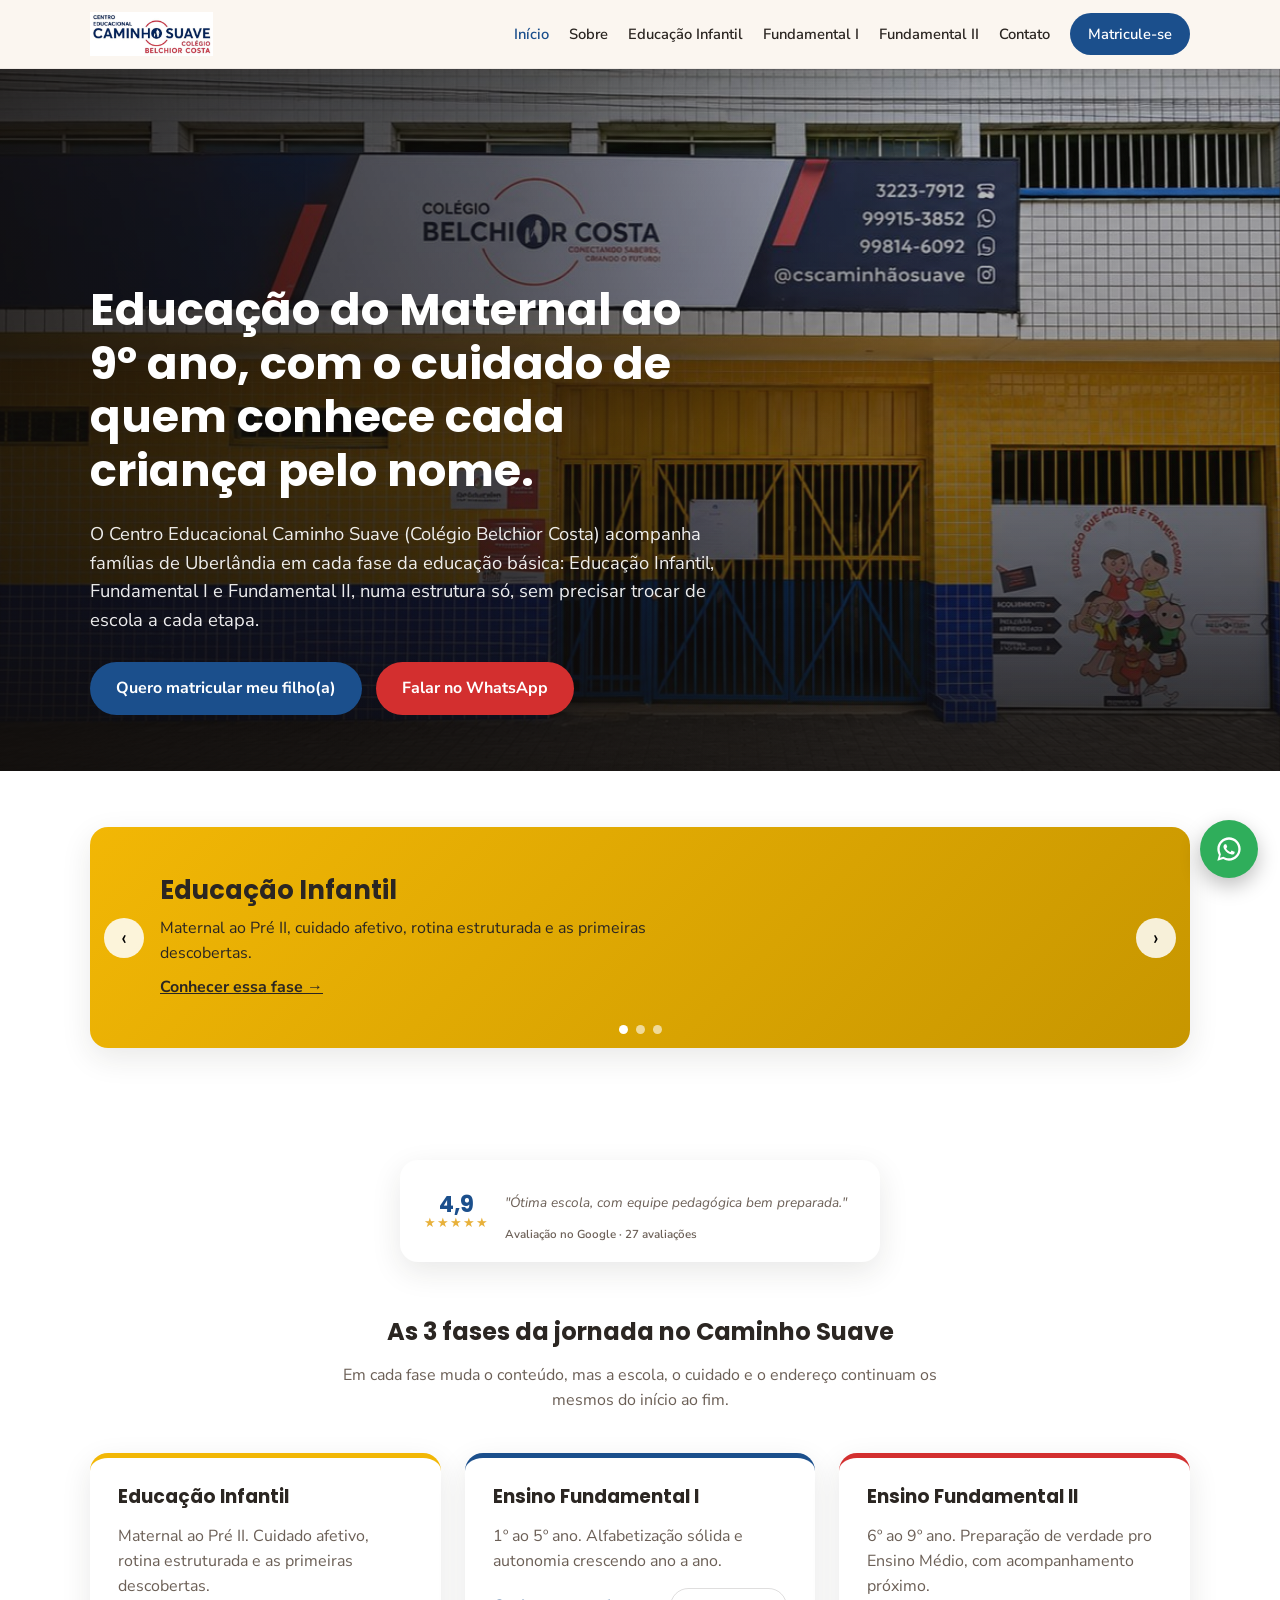
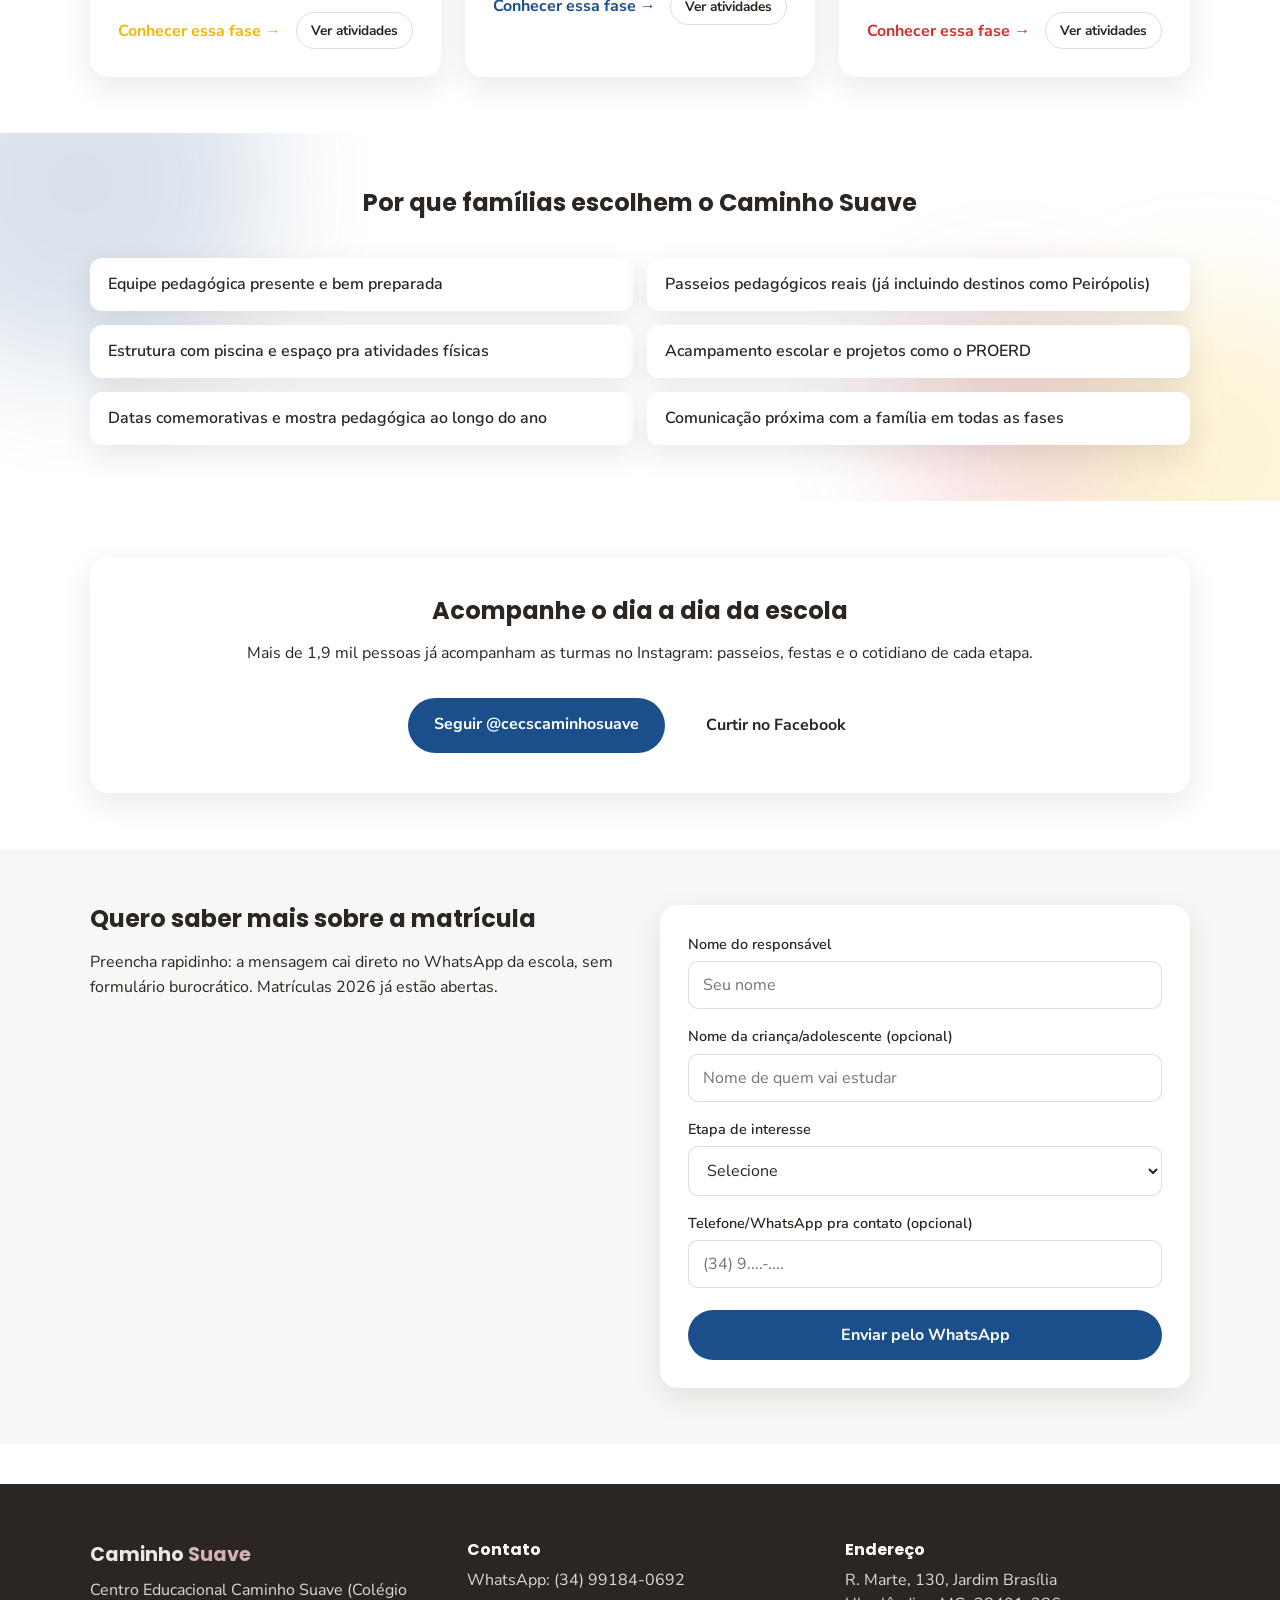
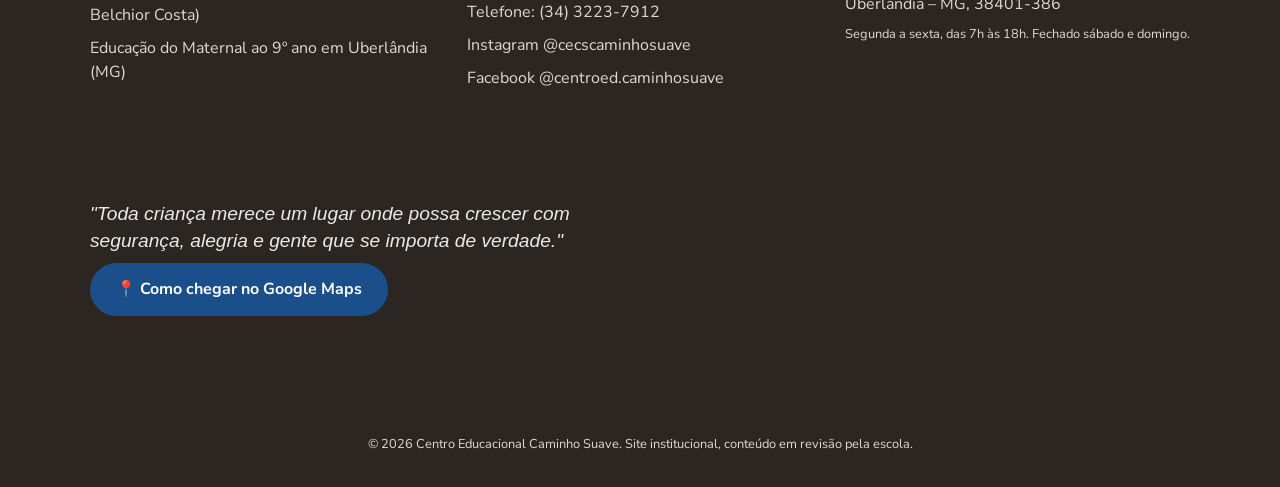
==== commit d3c3c4cd: "Atualiza páginas do site e adiciona fotos reais, logo e assets" ====
--- a/index.html
+++ b/index.html
@@ -6,6 +6,8 @@
 <title>Caminho Suave: Educação do Maternal ao 9º ano em Uberlândia | Matrículas 2026</title>
 <meta name="description" content="Centro Educacional Caminho Suave (Colégio Belchior Costa): Educação Infantil, Fundamental I e Fundamental II em Uberlândia (MG). Matrículas 2026 abertas. Fale no WhatsApp.">
 <link rel="canonical" href="https://www.SEUDOMINIO.com.br/">
+<link rel="icon" type="image/png" href="assets/favicon-32.png">
+<link rel="apple-touch-icon" href="assets/apple-touch-icon.png">
 
 <meta property="og:type" content="website">
 <meta property="og:title" content="Caminho Suave: Educação do Maternal ao 9º ano em Uberlândia">
@@ -33,7 +35,7 @@
   },
   "telephone": "+553432237912",
   "url": "https://www.SEUDOMINIO.com.br/",
-  "sameAs": ["https://www.instagram.com/cecscaminhosuave/"],
+  "sameAs": ["https://www.instagram.com/cecscaminhosuave/", "https://www.facebook.com/centroed.caminhosuave"],
   "openingHoursSpecification": {
     "@type": "OpeningHoursSpecification",
     "dayOfWeek": ["Monday", "Tuesday", "Wednesday", "Thursday", "Friday"],
@@ -52,7 +54,7 @@
 
 <header class="topo">
   <div class="container topo-inner">
-    <a href="index.html" class="marca">Caminho <span>Suave</span></a>
+    <a href="index.html" class="marca"><img src="assets/logo-cabecalho.png" alt="Centro Educacional Caminho Suave, Colégio Belchior Costa"></a>
     <nav class="nav" id="nav-principal">
       <a href="index.html" class="ativo">Início</a>
       <a href="sobre/index.html">Sobre</a>
@@ -69,16 +71,17 @@
 </header>
 
 <section class="hero">
-  <div class="container hero-grid">
-    <div>
+  <div class="hero-foto-fundo"><img src="assets/fachada.jpg" alt="Fachada do Centro Educacional Caminho Suave, Colégio Belchior Costa"></div>
+  <div class="hero-degrade"></div>
+  <div class="container hero-conteudo">
+    <div class="hero-texto">
       <h1>Educação do Maternal ao 9º ano, com o cuidado de quem conhece cada criança pelo nome.</h1>
       <p class="subtitulo">O Centro Educacional Caminho Suave (Colégio Belchior Costa) acompanha famílias de Uberlândia em cada fase da educação básica: Educação Infantil, Fundamental I e Fundamental II, numa estrutura só, sem precisar trocar de escola a cada etapa.</p>
       <div class="botoes">
         <a href="#matricula" class="botao botao-principal">Quero matricular meu filho(a)</a>
-        <a href="https://wa.me/5534991840692" target="_blank" rel="noopener" class="botao botao-secundario">Falar no WhatsApp</a>
-      </div>
-    </div>
-    <div class="foto-placeholder">Foto da escola aqui<br>(trocar por uma imagem real em assets/)</div>
+        <a href="https://wa.me/5534991840692" target="_blank" rel="noopener" class="botao botao-whatsapp">Falar no WhatsApp</a>
+      </div>
+    </div>
   </div>
 </section>
 
@@ -158,7 +161,10 @@
   </div>
 </section>
 
-<section class="secao">
+<section class="secao secao-blobs">
+  <div class="blob blob-azul"></div>
+  <div class="blob blob-amarelo"></div>
+  <div class="blob blob-vermelho"></div>
   <div class="container">
     <div class="secao-titulo">
       <h2>Por que famílias escolhem o Caminho Suave</h2>
@@ -178,7 +184,10 @@
   <div class="container bloco-instagram">
     <h2>Acompanhe o dia a dia da escola</h2>
     <p>Mais de 1,9 mil pessoas já acompanham as turmas no Instagram: passeios, festas e o cotidiano de cada etapa.</p>
-    <a href="https://www.instagram.com/cecscaminhosuave/" target="_blank" rel="noopener" class="botao botao-principal">Seguir @cecscaminhosuave</a>
+    <div class="botoes" style="justify-content: center;">
+      <a href="https://www.instagram.com/cecscaminhosuave/" target="_blank" rel="noopener" class="botao botao-principal">Seguir @cecscaminhosuave</a>
+      <a href="https://www.facebook.com/centroed.caminhosuave" target="_blank" rel="noopener" class="botao botao-secundario">Curtir no Facebook</a>
+    </div>
   </div>
 </section>
 
@@ -226,6 +235,7 @@
       <p><a href="https://wa.me/5534991840692" target="_blank" rel="noopener">WhatsApp: (34) 99184-0692</a></p>
       <p><a href="tel:+553432237912">Telefone: (34) 3223-7912</a></p>
       <p><a href="https://www.instagram.com/cecscaminhosuave/" target="_blank" rel="noopener">Instagram @cecscaminhosuave</a></p>
+      <p><a href="https://www.facebook.com/centroed.caminhosuave" target="_blank" rel="noopener">Facebook @centroed.caminhosuave</a></p>
     </div>
     <div>
       <h3>Endereço</h3>
--- a/css/style.css
+++ b/css/style.css
@@ -2,7 +2,7 @@
    Paleta e tipografia seguem identidade/design-guide.md (provisório) */
 
 *, *::before, *::after { box-sizing: border-box; }
-html, body { margin: 0; padding: 0; scroll-behavior: smooth; }
+html, body { margin: 0; padding: 0; scroll-behavior: smooth; overflow-x: hidden; max-width: 100%; }
 img { max-width: 100%; display: block; }
 a { color: inherit; text-decoration: none; }
 ul { margin: 0; padding: 0; list-style: none; }
@@ -52,9 +52,10 @@
   backdrop-filter: blur(6px);
   border-bottom: 1px solid rgba(43, 38, 34, .06);
 }
-.topo-inner { display: flex; align-items: center; justify-content: space-between; padding: 16px 0; }
-.marca { font-family: var(--fonte-titulo); font-weight: 700; font-size: 1.3rem; color: var(--azul); }
+.topo-inner { display: flex; align-items: center; justify-content: space-between; padding: 12px 0; }
+.marca { font-family: var(--fonte-titulo); font-weight: 700; font-size: 1.3rem; color: var(--azul); display: flex; align-items: center; }
 .marca span { color: var(--vermelho); }
+.marca img { display: block; height: 44px; width: auto; }
 .nav { display: flex; align-items: center; gap: 20px; }
 .nav a { font-weight: 600; font-size: .92rem; white-space: nowrap; }
 .nav a:hover { color: var(--acento); }
@@ -65,31 +66,73 @@
 
 @media (max-width: 860px) {
   .nav {
-    position: fixed; inset: 64px 0 0 0; background: var(--bg);
+    position: fixed; top: 64px; right: 0; bottom: 0; left: 0; height: calc(100vh - 64px);
+    background: var(--bg);
     flex-direction: column; align-items: flex-start; padding: 24px 6%; gap: 18px;
     transform: translateY(-110%); transition: transform .25s ease; overflow-y: auto;
   }
   .nav.nav-aberta { transform: translateY(0); }
   .hamburguer { display: flex; }
-}
-
-/* ===== Hero ===== */
-.hero { padding: 64px 0 48px; }
-.voltar { font-weight: 700; color: var(--acento); display: inline-block; margin-bottom: 18px; }
-.hero-grid { display: grid; grid-template-columns: 1.1fr .9fr; gap: 40px; align-items: center; }
-.hero h1 { font-size: clamp(2rem, 4vw, 2.8rem); }
-.hero p.subtitulo { font-size: 1.15rem; color: var(--texto-suave); margin-bottom: 28px; }
+  .marca img { height: 34px; }
+}
+
+/* ===== Hero (foto de fundo com degradê + texto na frente) ===== */
+.hero {
+  position: relative; overflow: hidden; min-height: 78vh;
+  display: flex; align-items: flex-end;
+}
+.hero-foto-fundo { position: absolute; inset: 0; z-index: 0; overflow: hidden; background: var(--texto); }
+.hero-foto-fundo img {
+  position: absolute; top: -12%; left: 0; width: 100%; height: 124%;
+  object-fit: cover; object-position: center 30%; will-change: transform;
+}
+.hero-degrade {
+  position: absolute; inset: 0; z-index: 1;
+  background:
+    linear-gradient(100deg, rgba(15, 12, 10, .82) 0%, rgba(15, 12, 10, .55) 38%, rgba(15, 12, 10, .1) 70%),
+    linear-gradient(180deg, rgba(15, 12, 10, .1) 0%, rgba(15, 12, 10, .3) 45%, rgba(15, 12, 10, .88) 100%);
+}
+.hero-conteudo { position: relative; z-index: 2; padding: 120px 0 56px; color: #fff; }
+.hero-texto { max-width: 640px; }
+.hero-conteudo h1 { font-size: clamp(2rem, 4vw, 2.8rem); color: #fff; }
+.hero-conteudo p.subtitulo { font-size: 1.15rem; color: rgba(255, 255, 255, .92); margin-bottom: 28px; }
+.voltar { font-weight: 700; color: #fff; opacity: .9; display: inline-block; margin-bottom: 18px; }
+.voltar:hover { opacity: 1; }
 .botoes { display: flex; gap: 14px; flex-wrap: wrap; }
 .botao { display: inline-block; padding: 14px 26px; border-radius: 999px; font-weight: 700; border: 0; cursor: pointer; font-size: 1rem; }
 .botao-principal { background: var(--acento); color: var(--acento-texto, #fff); }
-.botao-secundario { background: var(--branco); color: var(--texto); border: 1px solid rgba(43, 38, 34, .15); }
-.foto-placeholder {
-  background: var(--bg-alt); border: 2px dashed rgba(27, 79, 140, .3); border-radius: var(--raio);
-  aspect-ratio: 4/3; display: flex; align-items: center; justify-content: center;
-  color: var(--texto-suave); font-size: .9rem; text-align: center; padding: 20px;
-}
-
-@media (max-width: 860px) { .hero-grid { grid-template-columns: 1fr; } }
+.botao-secundario { background: rgba(255, 255, 255, .95); color: var(--texto); border: 1px solid rgba(255, 255, 255, .3); }
+.botao-whatsapp { background: var(--vermelho); color: #fff; }
+.botao-whatsapp:hover { background: var(--vermelho-escuro); }
+
+@media (max-width: 860px) {
+  .hero { min-height: 86vh; }
+  .hero-conteudo { padding: 100px 0 40px; }
+}
+
+/* ===== Blobs decorativos (fundo orgânico sutil, nas cores da marca) ===== */
+.secao-blobs { position: relative; overflow: hidden; }
+.secao-blobs > .container { position: relative; z-index: 1; }
+.blob {
+  position: absolute; z-index: 0; border-radius: 50%; filter: blur(60px);
+  opacity: .16; pointer-events: none; animation: flutuar-blob 24s ease-in-out infinite;
+}
+.blob-azul { width: 380px; height: 380px; background: var(--azul); top: -140px; left: -110px; }
+.blob-amarelo { width: 320px; height: 320px; background: var(--amarelo); bottom: -110px; right: -90px; animation-delay: -8s; }
+.blob-vermelho { width: 240px; height: 240px; background: var(--vermelho); top: 45%; right: 12%; animation-delay: -16s; }
+
+@keyframes flutuar-blob {
+  0%, 100% { transform: translate(0, 0) scale(1); }
+  33% { transform: translate(26px, -22px) scale(1.08); }
+  66% { transform: translate(-18px, 18px) scale(.94); }
+}
+
+@media (prefers-reduced-motion: reduce) { .blob { animation: none; } }
+@media (max-width: 700px) {
+  .blob-azul { width: 240px; height: 240px; }
+  .blob-amarelo { width: 200px; height: 200px; }
+  .blob-vermelho { width: 160px; height: 160px; }
+}
 
 /* ===== Avaliações do Google (carrossel compacto) ===== */
 .avaliacoes-google {
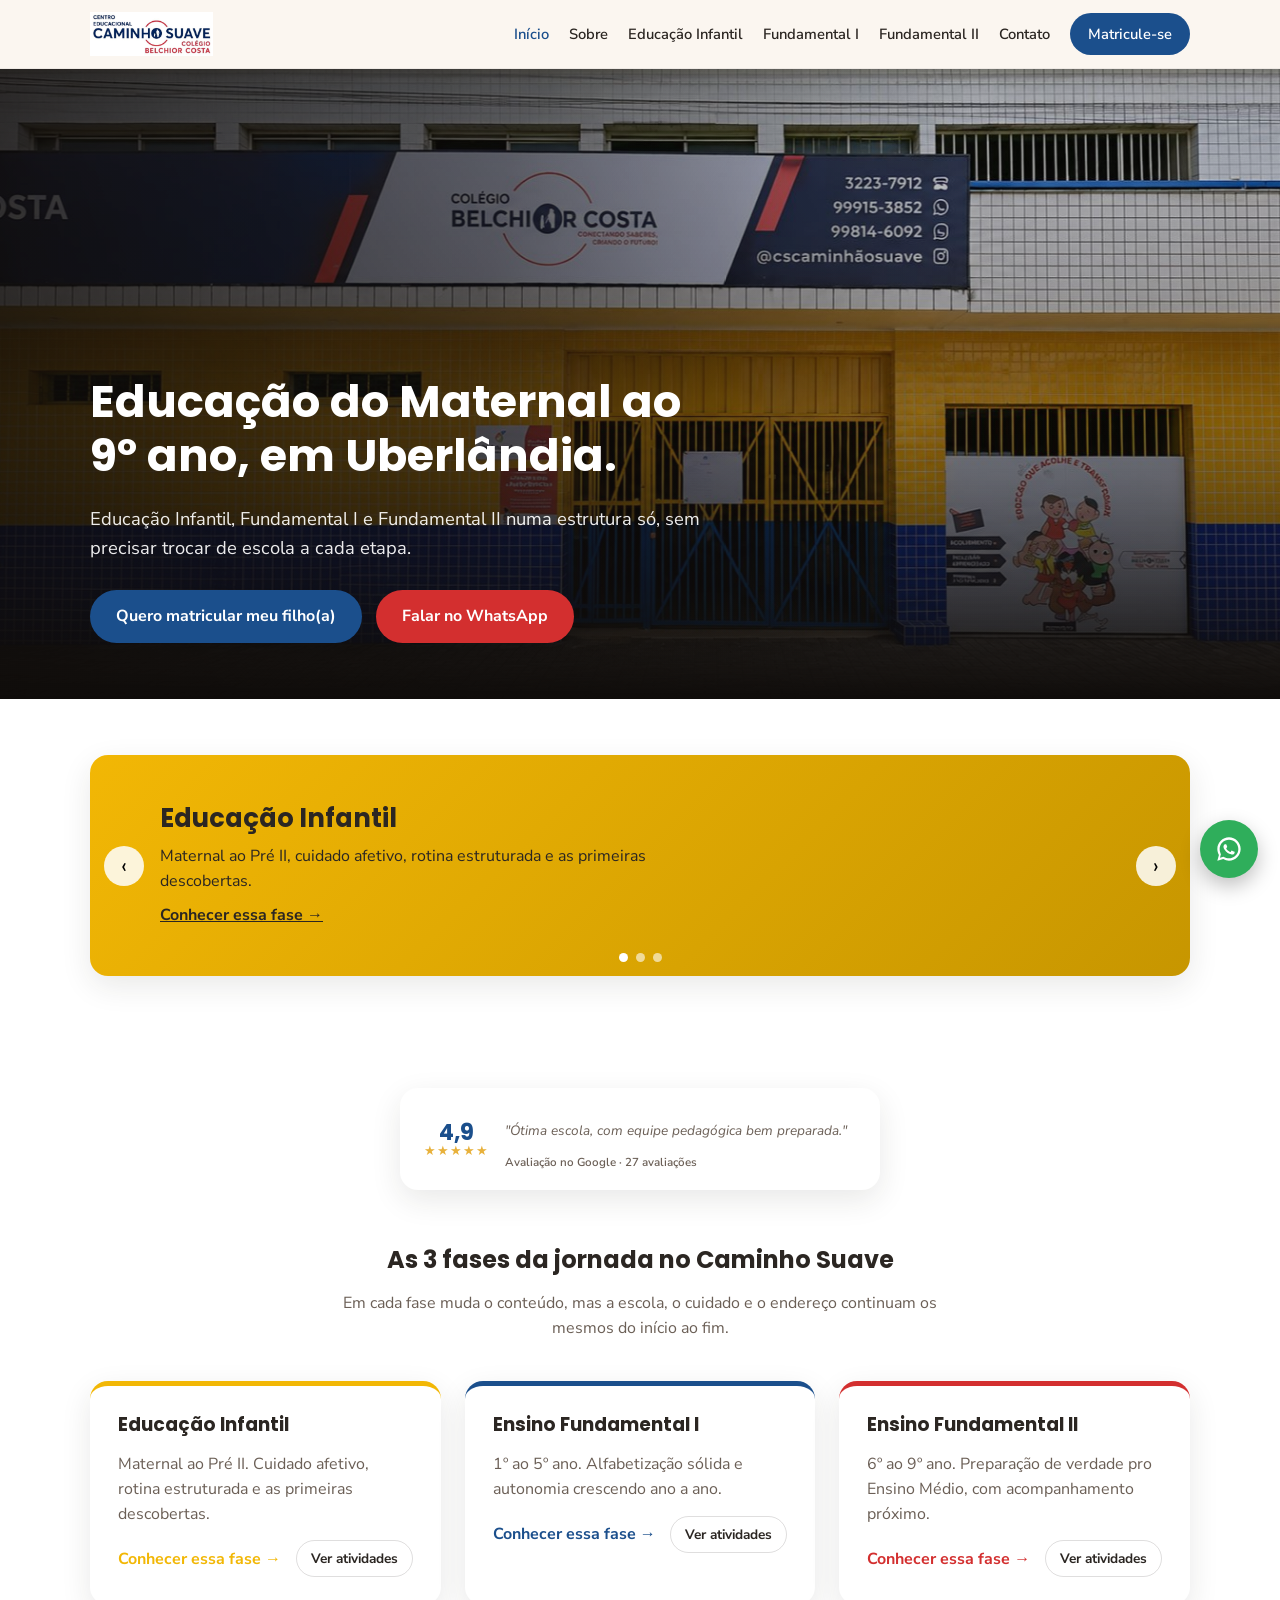
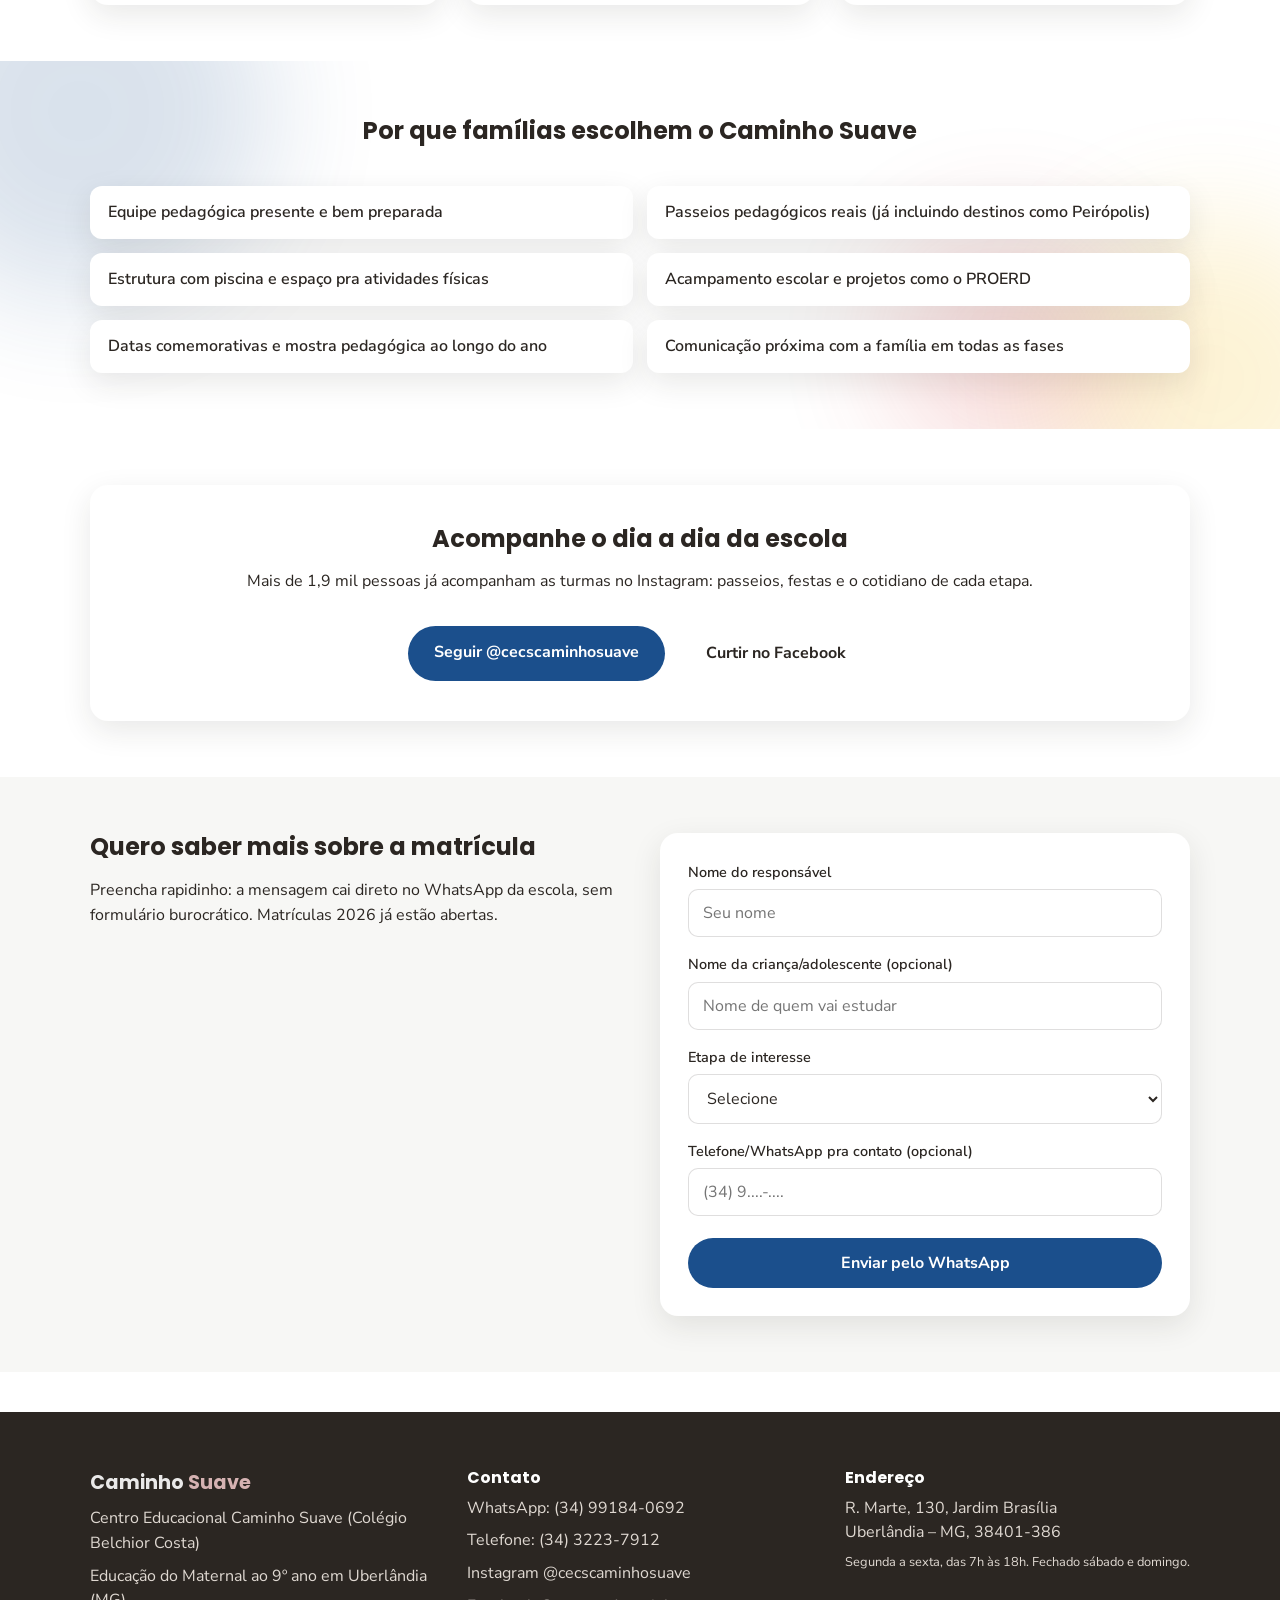
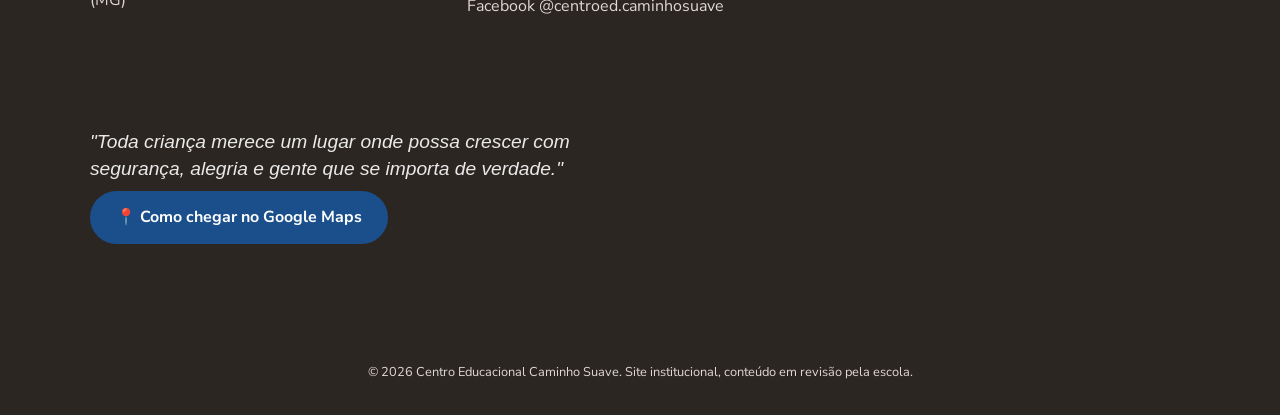
==== commit 3dabe0f8: "Atualiza páginas do site" ====
--- a/index.html
+++ b/index.html
@@ -75,8 +75,8 @@
   <div class="hero-degrade"></div>
   <div class="container hero-conteudo">
     <div class="hero-texto">
-      <h1>Educação do Maternal ao 9º ano, com o cuidado de quem conhece cada criança pelo nome.</h1>
-      <p class="subtitulo">O Centro Educacional Caminho Suave (Colégio Belchior Costa) acompanha famílias de Uberlândia em cada fase da educação básica: Educação Infantil, Fundamental I e Fundamental II, numa estrutura só, sem precisar trocar de escola a cada etapa.</p>
+      <h1>Educação do Maternal ao 9º ano, em Uberlândia.</h1>
+      <p class="subtitulo">Educação Infantil, Fundamental I e Fundamental II numa estrutura só, sem precisar trocar de escola a cada etapa.</p>
       <div class="botoes">
         <a href="#matricula" class="botao botao-principal">Quero matricular meu filho(a)</a>
         <a href="https://wa.me/5534991840692" target="_blank" rel="noopener" class="botao botao-whatsapp">Falar no WhatsApp</a>
--- a/css/style.css
+++ b/css/style.css
@@ -76,23 +76,27 @@
   .marca img { height: 34px; }
 }
 
-/* ===== Hero (foto de fundo com degradê + texto na frente) ===== */
-.hero {
-  position: relative; overflow: hidden; min-height: 78vh;
-  display: flex; align-items: flex-end;
-}
-.hero-foto-fundo { position: absolute; inset: 0; z-index: 0; overflow: hidden; background: var(--texto); }
+/* ===== Hero (faixa de foto com altura própria, degradê + texto na frente) =====
+   A faixa da foto tem altura fixa (independente do tamanho do texto) pra nunca
+   forçar um zoom exagerado na imagem — abaixo dela o fundo continua na cor sólida
+   do degradê, sem emenda visível. */
+.hero { position: relative; overflow: hidden; background: #15110f; }
+.hero-foto-fundo { position: absolute; top: 0; left: 0; right: 0; height: 70vh; overflow: hidden; z-index: 0; }
 .hero-foto-fundo img {
-  position: absolute; top: -12%; left: 0; width: 100%; height: 124%;
-  object-fit: cover; object-position: center 30%; will-change: transform;
+  position: absolute; top: -10%; left: 0; width: 100%; height: 120%;
+  object-fit: cover; object-position: center 28%; will-change: transform;
 }
 .hero-degrade {
-  position: absolute; inset: 0; z-index: 1;
+  position: absolute; top: 0; left: 0; right: 0; height: 70vh; z-index: 1;
   background:
     linear-gradient(100deg, rgba(15, 12, 10, .82) 0%, rgba(15, 12, 10, .55) 38%, rgba(15, 12, 10, .1) 70%),
-    linear-gradient(180deg, rgba(15, 12, 10, .1) 0%, rgba(15, 12, 10, .3) 45%, rgba(15, 12, 10, .88) 100%);
-}
-.hero-conteudo { position: relative; z-index: 2; padding: 120px 0 56px; color: #fff; }
+    linear-gradient(180deg, rgba(15, 12, 10, .05) 0%, rgba(15, 12, 10, .35) 55%, rgba(15, 12, 10, 1) 100%);
+}
+.hero-conteudo {
+  position: relative; z-index: 2; color: #fff;
+  min-height: 70vh; display: flex; flex-direction: column; justify-content: flex-end;
+  padding: 24px 0 56px;
+}
 .hero-texto { max-width: 640px; }
 .hero-conteudo h1 { font-size: clamp(2rem, 4vw, 2.8rem); color: #fff; }
 .hero-conteudo p.subtitulo { font-size: 1.15rem; color: rgba(255, 255, 255, .92); margin-bottom: 28px; }
@@ -106,8 +110,8 @@
 .botao-whatsapp:hover { background: var(--vermelho-escuro); }
 
 @media (max-width: 860px) {
-  .hero { min-height: 86vh; }
-  .hero-conteudo { padding: 100px 0 40px; }
+  .hero-foto-fundo, .hero-degrade { height: 44vh; }
+  .hero-conteudo { min-height: 44vh; padding: 20px 0 40px; }
 }
 
 /* ===== Blobs decorativos (fundo orgânico sutil, nas cores da marca) ===== */
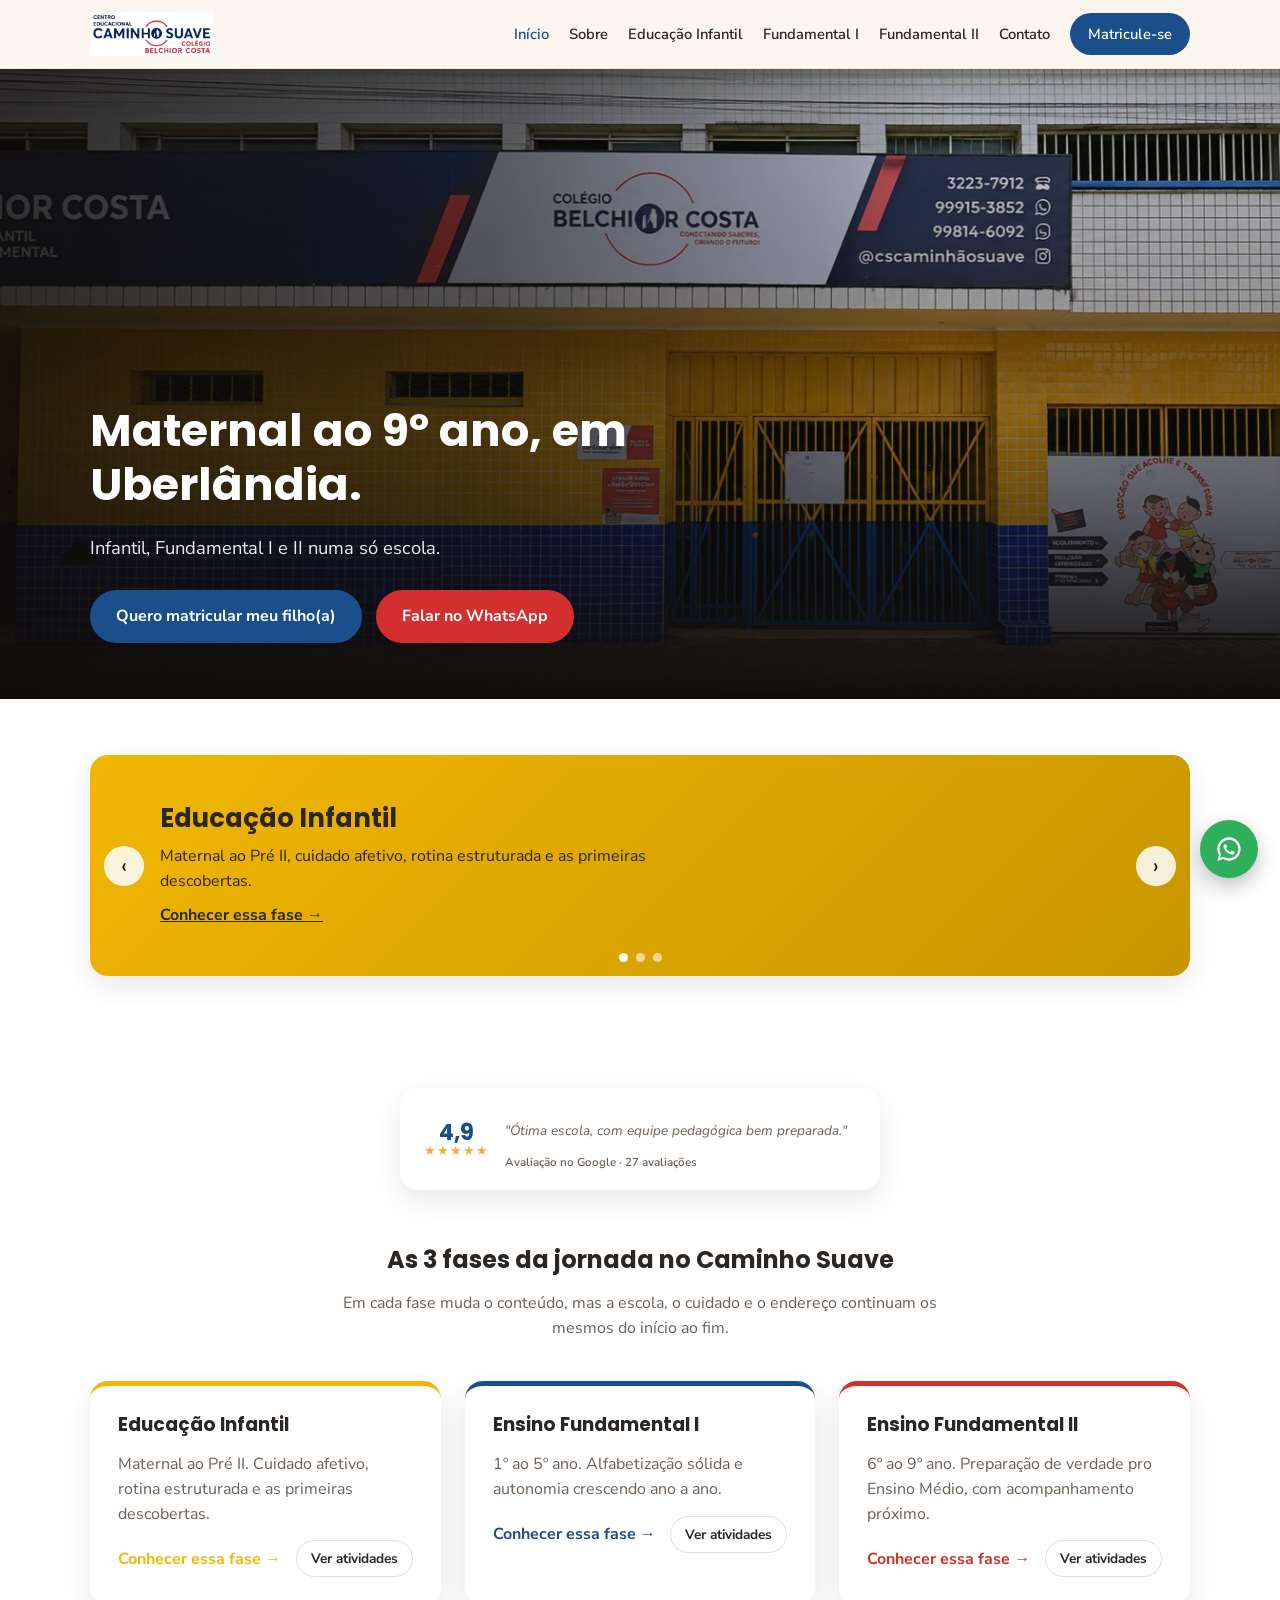
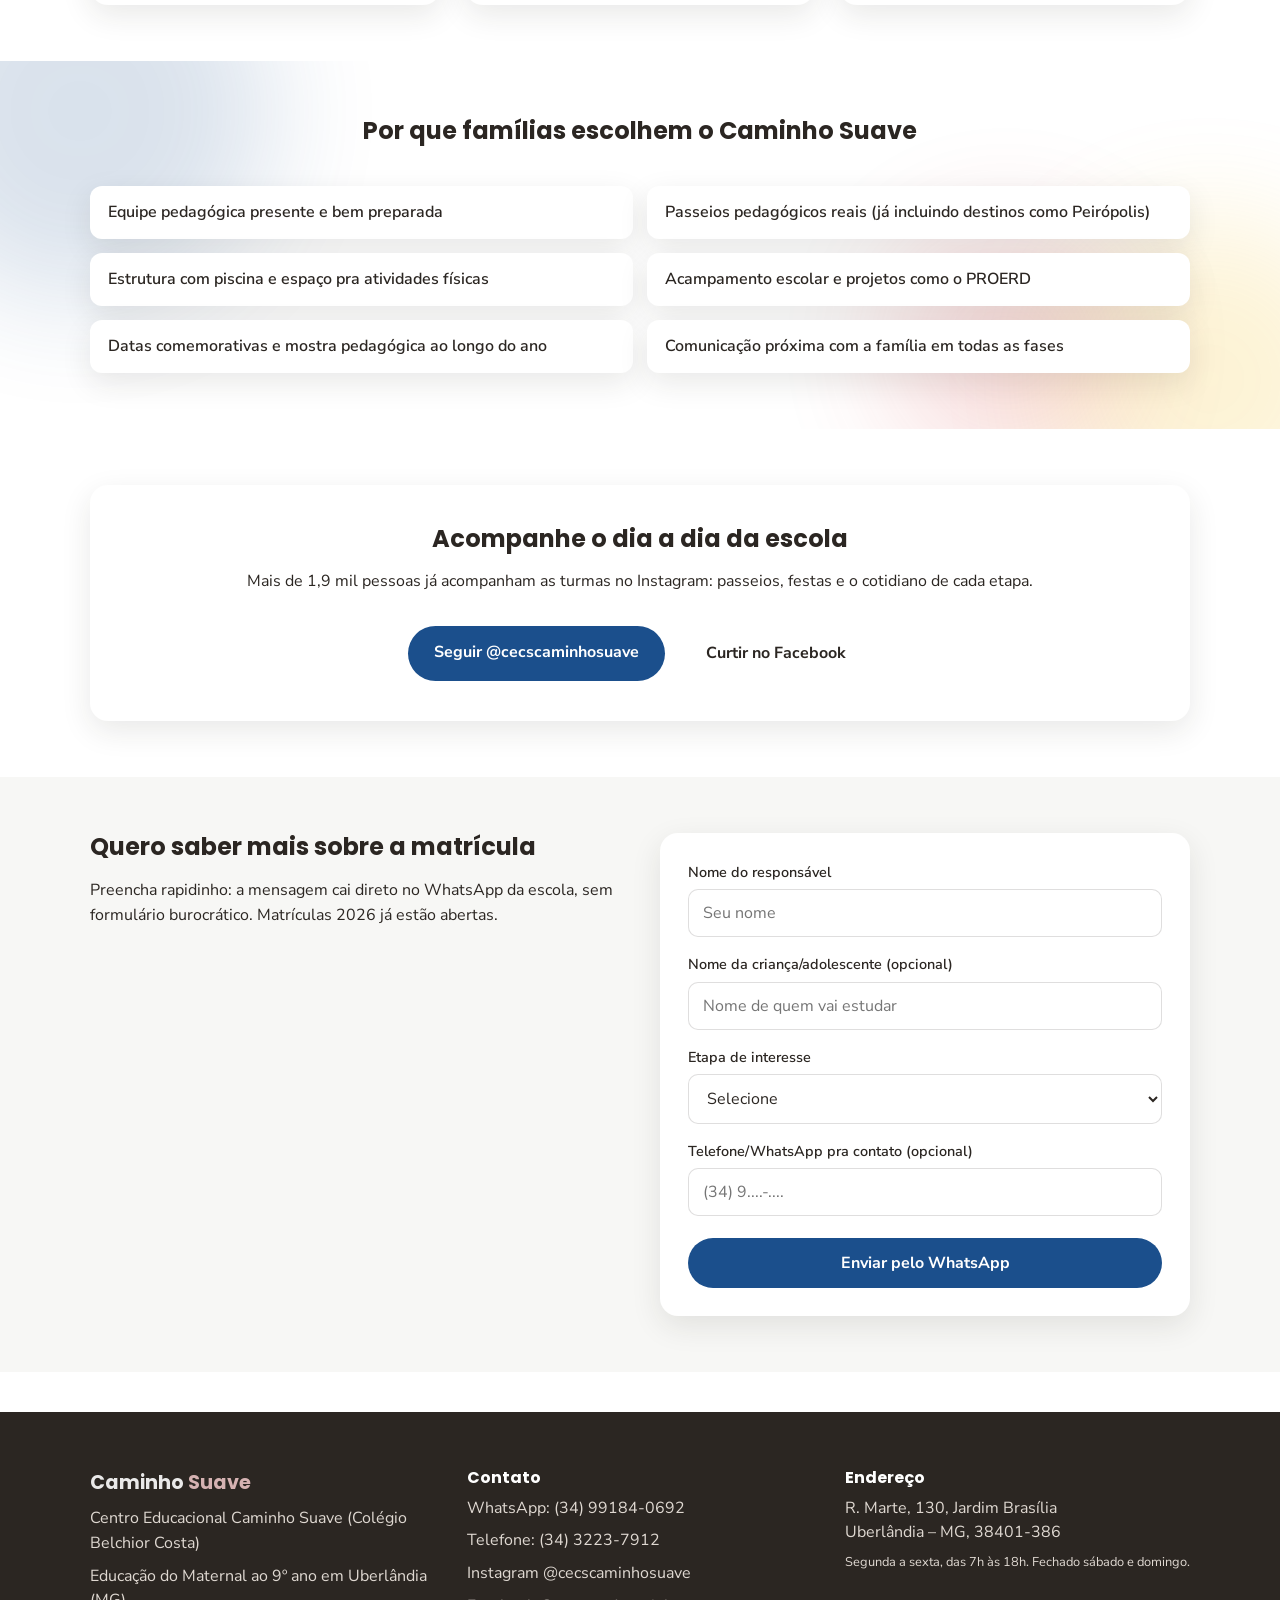
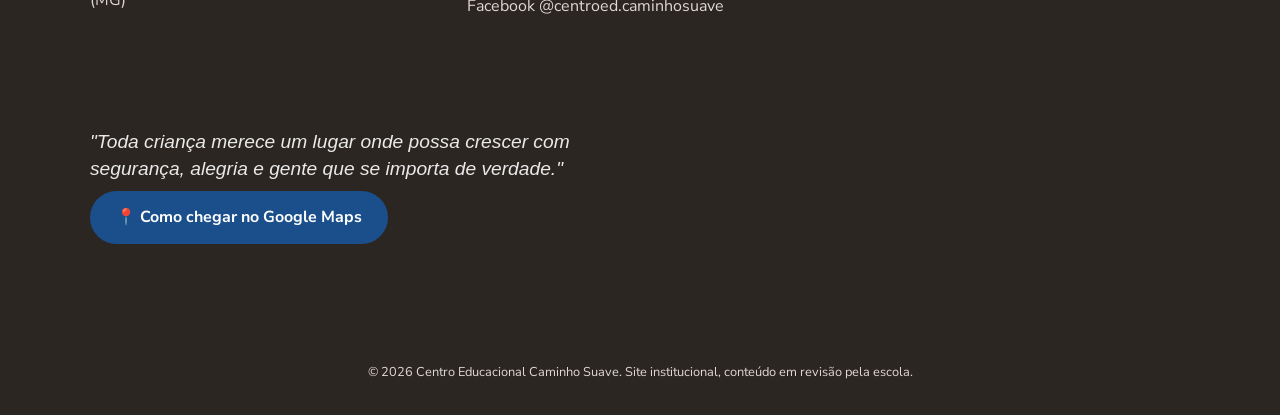
==== commit 11d0dcb5: "Atualiza páginas e estilo do site" ====
--- a/index.html
+++ b/index.html
@@ -71,12 +71,12 @@
 </header>
 
 <section class="hero">
-  <div class="hero-foto-fundo"><img src="assets/fachada.jpg" alt="Fachada do Centro Educacional Caminho Suave, Colégio Belchior Costa"></div>
+  <div class="hero-foto-fundo"><img src="assets/fachada.jpg" alt="Fachada do Centro Educacional Caminho Suave, Colégio Belchior Costa" class="foto-fachada"></div>
   <div class="hero-degrade"></div>
   <div class="container hero-conteudo">
     <div class="hero-texto">
-      <h1>Educação do Maternal ao 9º ano, em Uberlândia.</h1>
-      <p class="subtitulo">Educação Infantil, Fundamental I e Fundamental II numa estrutura só, sem precisar trocar de escola a cada etapa.</p>
+      <h1>Maternal ao 9º ano, em Uberlândia.</h1>
+      <p class="subtitulo">Infantil, Fundamental I e II numa só escola.</p>
       <div class="botoes">
         <a href="#matricula" class="botao botao-principal">Quero matricular meu filho(a)</a>
         <a href="https://wa.me/5534991840692" target="_blank" rel="noopener" class="botao botao-whatsapp">Falar no WhatsApp</a>
--- a/css/style.css
+++ b/css/style.css
@@ -86,6 +86,9 @@
   position: absolute; top: -10%; left: 0; width: 100%; height: 120%;
   object-fit: cover; object-position: center 28%; will-change: transform;
 }
+@media (min-width: 861px) {
+  .hero-foto-fundo img.foto-fachada { object-position: 33% 32%; }
+}
 .hero-degrade {
   position: absolute; top: 0; left: 0; right: 0; height: 70vh; z-index: 1;
   background:
@@ -97,7 +100,7 @@
   min-height: 70vh; display: flex; flex-direction: column; justify-content: flex-end;
   padding: 24px 0 56px;
 }
-.hero-texto { max-width: 640px; }
+.hero-texto { max-width: 640px; will-change: transform, opacity; }
 .hero-conteudo h1 { font-size: clamp(2rem, 4vw, 2.8rem); color: #fff; }
 .hero-conteudo p.subtitulo { font-size: 1.15rem; color: rgba(255, 255, 255, .92); margin-bottom: 28px; }
 .voltar { font-weight: 700; color: #fff; opacity: .9; display: inline-block; margin-bottom: 18px; }
